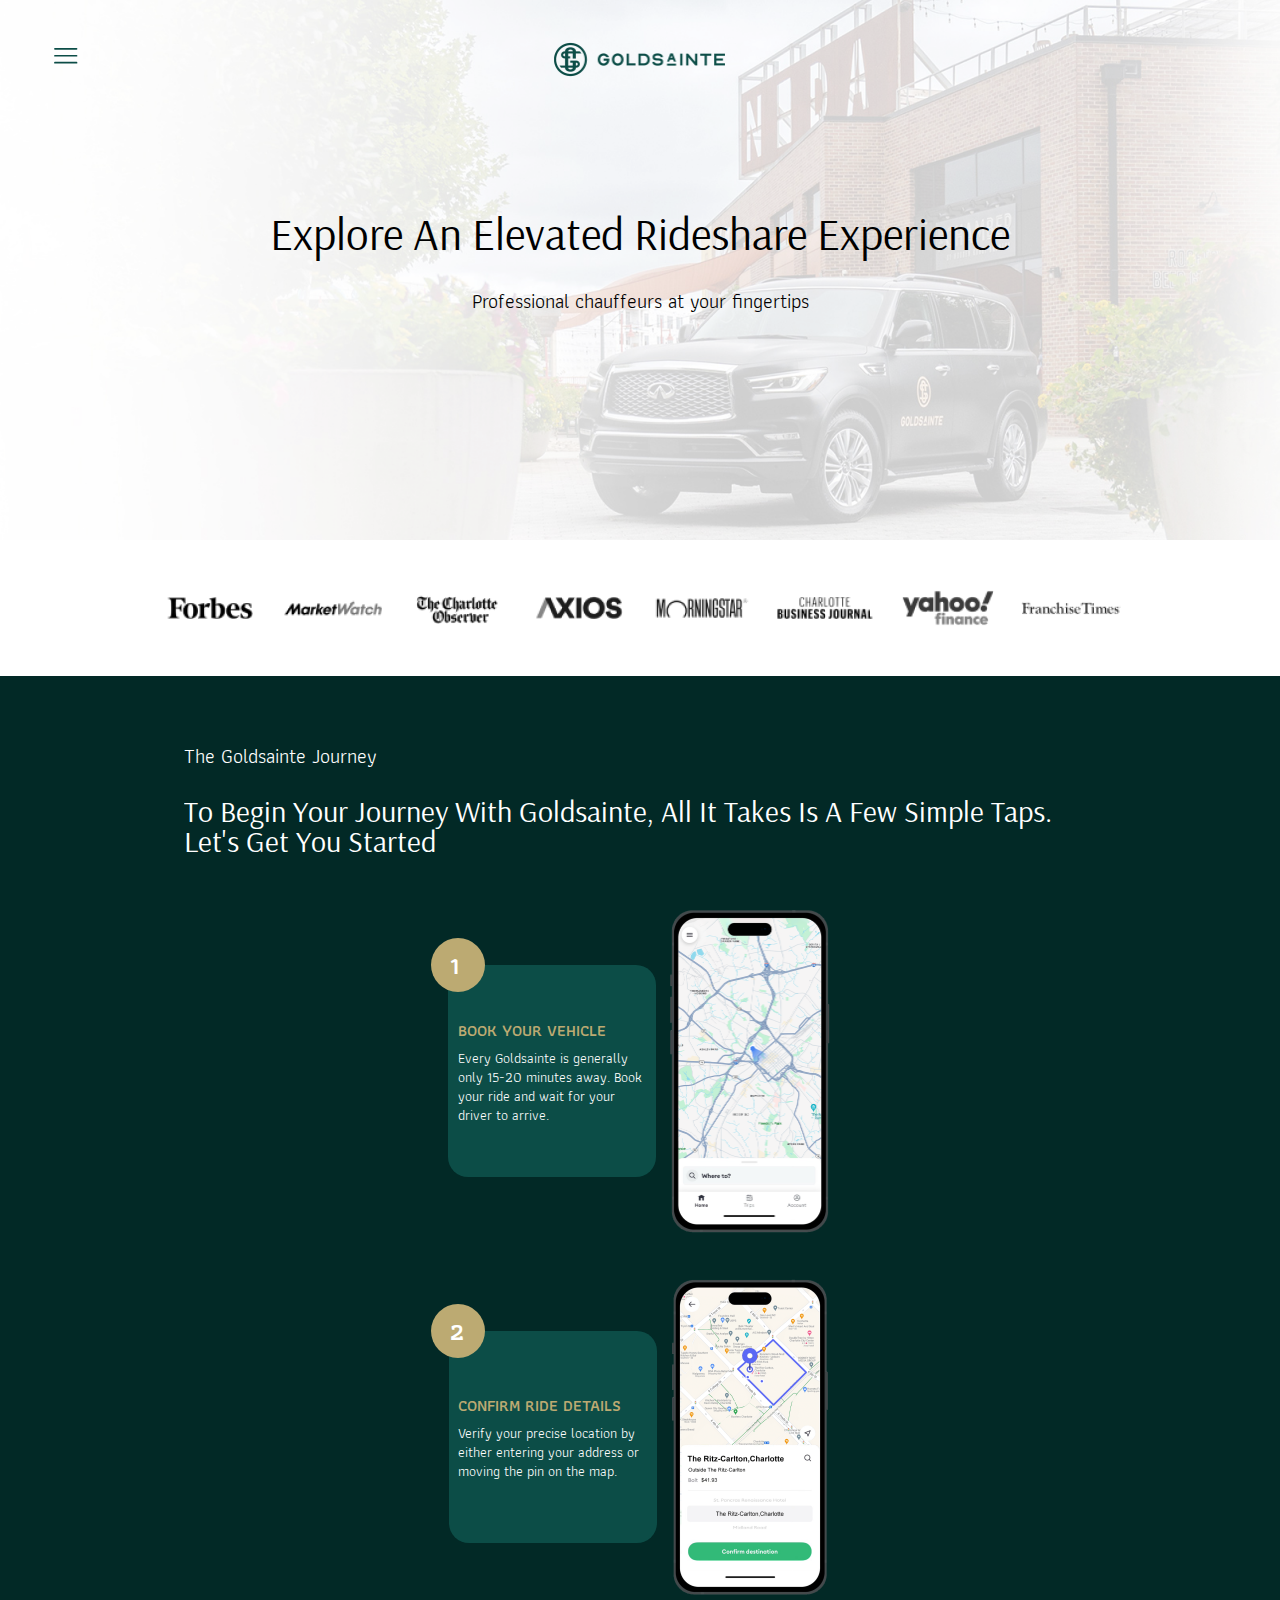
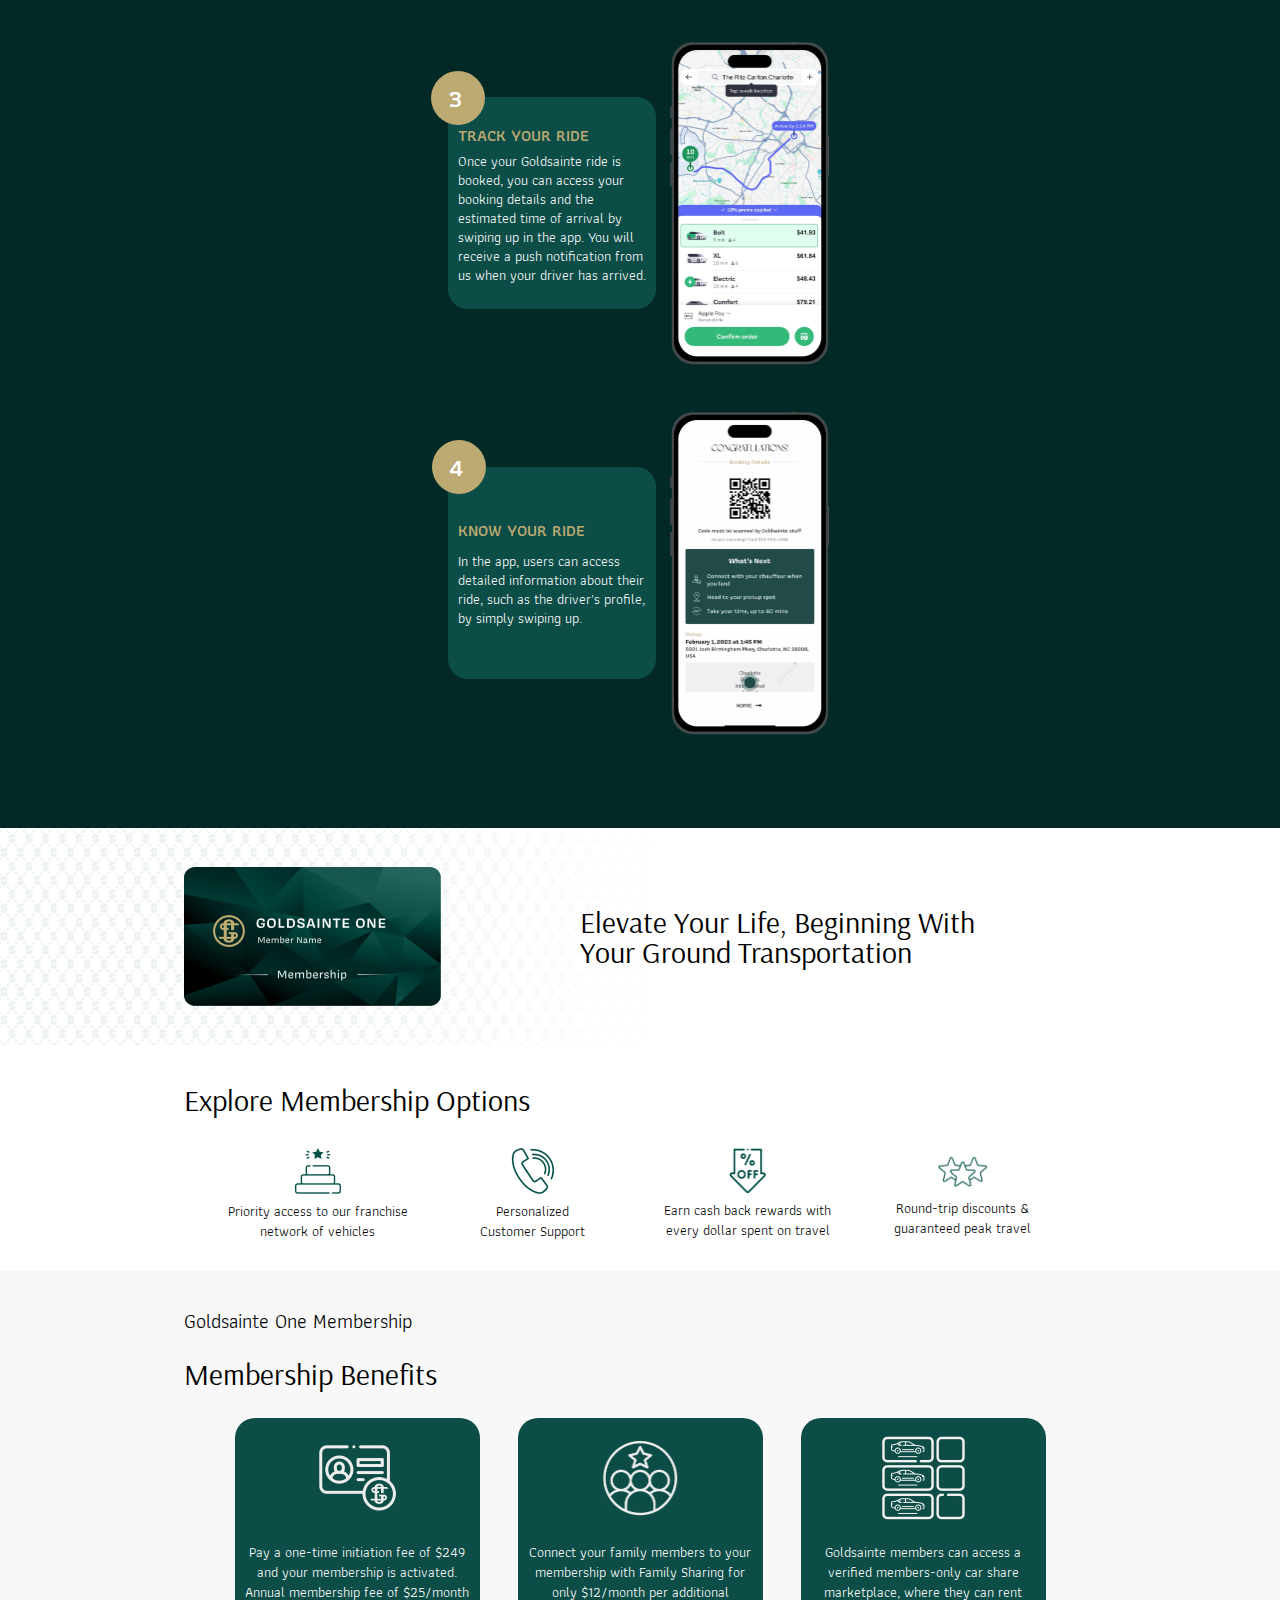
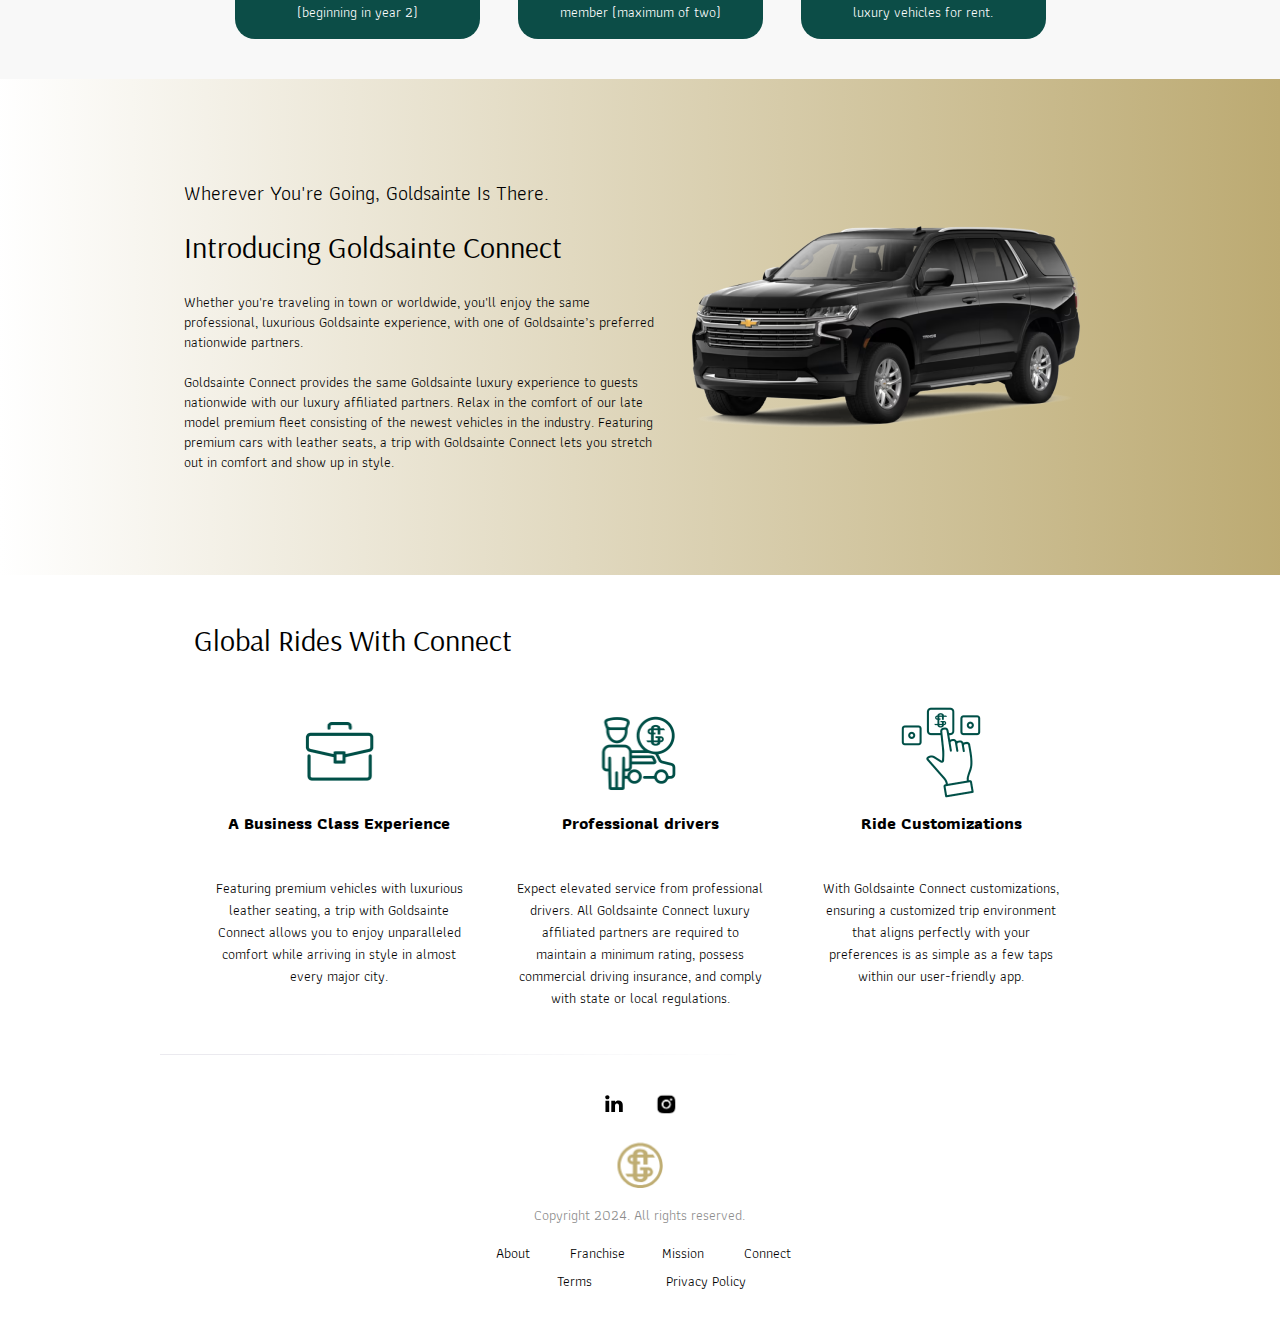
==== about.html @ 67b2e84e "First Commit from Locofy Builder" ====
<!DOCTYPE html>
<html>
  <head>
    <meta charset="utf-8" />
    <meta name="viewport" content="initial-scale=1, width=device-width" />

    <link rel="stylesheet" href="./global.css" />
    <link rel="stylesheet" href="./about.css" />
    <link
      rel="stylesheet"
      href="https://fonts.googleapis.com/css2?family=Arsenal:wght@400&display=swap"
    />
    <link
      rel="stylesheet"
      href="https://fonts.googleapis.com/css2?family=Athiti:wght@400;500;600;700&display=swap"
    />
    <link
      rel="stylesheet"
      href="https://fonts.googleapis.com/css2?family=DM Sans:wght@400&display=swap"
    />

    <style>
      @font-face {
        font-family: "Chiffon";
        src: url("./public/Chiffon.otf");
        font-weight: 400;
      }
    </style>
  </head>
  <body>
    <div class="about">
      <div class="about-hero">
        <img
          class="about-hero-white-icon"
          alt=""
          src="./public/aboutherowhite@2x.png"
        />

        <div class="about-hero-inner">
          <div class="frame-wrapper12">
            <div class="heading-parent18">
              <div class="heading33">
                Explore an Elevated Rideshare Experience
              </div>
              <div class="paragraph93">
                Professional chauffeurs at your fingertips
              </div>
              <div class="paragraph94">
                Goldsainte is the world's first ride share franchise that
                exclusively uses only franchisee-owned Bentley, Rolls Royce,
                Maybach and Infiniti QX80's as ride share vehicles.
              </div>
            </div>
          </div>
        </div>
        <div class="about-us-main-logo-nav">
          <a class="primary-horizontal-logo-green-"> </a>
          <button class="hamburger-menu2-wrapper">
            <img
              class="hamburger-menu2-icon"
              alt=""
              src="./public/hamburgermenu4.svg"
            />
          </button>
        </div>
      </div>
      <div class="about-main-nav" id="aboutMainNavContainer">
        <button class="hamburger-menu2-wrapper">
          <img
            class="hamburger-menu2-icon"
            alt=""
            src="./public/hamburgermenu4.svg"
          />
        </button>
      </div>
      <div class="about-main-logo" id="aboutMainLogoContainer">
        <a
          class="primary-horizontal-logo-about-"
          id="primaryHorizontalLogoAbout"
        >
        </a>
      </div>
      <div class="about-h1">
        <div class="as-featured-in">
          <div class="frame-partner">
            <div class="heading34">As featured in</div>
          </div>
          <img
            class="featured-logosd-1-icon"
            alt=""
            src="./public/featuredlogosd-1@2x.png"
          />

          <img
            class="featured-logos-960-1-icon"
            alt=""
            src="./public/featuredlogos960-1@2x.png"
          />

          <img
            class="featured-logos-420-1-icon"
            alt=""
            src="./public/featuredlogos420-1@2x.png"
          />

          <div class="frame-partners-images">
            <img
              class="featured-logosd-icon"
              alt=""
              src="./public/featuredlogosd@2x.png"
            />

            <img
              class="featured-logos-960-icon"
              alt=""
              src="./public/featuredlogos960@2x.png"
            />

            <img
              class="featured-logos-960-icon"
              alt=""
              src="./public/featuredlogos420@2x.png"
            />

            <img
              class="featured-logos-960-icon"
              alt=""
              src="./public/axios@2x.png"
            />

            <img
              class="featured-logos-960-icon"
              alt=""
              src="./public/morningstar@2x.png"
            />

            <img
              class="featured-logos-960-icon"
              alt=""
              src="./public/charlottebusinessjournel@2x.png"
            />

            <img
              class="featured-logos-960-icon"
              alt=""
              src="./public/yahoo-finance@2x.png"
            />

            <img
              class="franchise-times-icon"
              alt=""
              src="./public/franchisetimes@2x.png"
            />
          </div>
          <div class="a-logos">
            <div class="frame-partners-images1">
              <div class="forbes-parent">
                <img
                  class="featured-logosd-icon"
                  alt=""
                  src="./public/featuredlogosd@2x.png"
                />

                <img
                  class="featured-logos-960-icon"
                  alt=""
                  src="./public/featuredlogos960@2x.png"
                />
              </div>
              <div class="forbes-parent">
                <img
                  class="featured-logos-960-icon"
                  alt=""
                  src="./public/featuredlogos420@2x.png"
                />

                <img
                  class="featured-logos-960-icon"
                  alt=""
                  src="./public/axios@2x.png"
                />
              </div>
              <img
                class="morningstar-icon1"
                alt=""
                src="./public/morningstar1@2x.png"
              />

              <img
                class="morningstar-icon1"
                alt=""
                src="./public/charlottebusinessjournel1@2x.png"
              />

              <img
                class="morningstar-icon1"
                alt=""
                src="./public/yahoo-finance1@2x.png"
              />

              <img
                class="franchise-times-icon1"
                alt=""
                src="./public/franchisetimes@2x.png"
              />
            </div>
            <div class="frame-partners-images2">
              <img class="forbes-icon1" alt="" src="./public/forbes@2x.png" />

              <img
                class="morningstar-icon1"
                alt=""
                src="./public/marketwatch@2x.png"
              />

              <img
                class="morningstar-icon1"
                alt=""
                src="./public/thecharlotteobserver@2x.png"
              />

              <img
                class="morningstar-icon1"
                alt=""
                src="./public/axios1@2x.png"
              />

              <div class="forbes-parent">
                <img
                  class="featured-logos-960-icon"
                  alt=""
                  src="./public/morningstar2@2x.png"
                />

                <img
                  class="featured-logos-960-icon"
                  alt=""
                  src="./public/charlottebusinessjournel2@2x.png"
                />
              </div>
              <div class="forbes-parent">
                <img
                  class="featured-logos-960-icon"
                  alt=""
                  src="./public/yahoo-finance2@2x.png"
                />

                <img
                  class="franchise-times-icon"
                  alt=""
                  src="./public/franchisetimes1@2x.png"
                />
              </div>
            </div>
          </div>
        </div>
      </div>
      <div class="about-h2">
        <div class="the-goldsainte-process">
          <div class="frame-franchise-process">
            <div class="headings3">The Goldsainte Journey</div>
          </div>
          <div class="start-your-journey">
            <div class="headings4">
              To begin your journey with Goldsainte, all it takes is a few
              simple taps. Let's get you started
            </div>
          </div>
          <div class="frame-franchise-steps">
            <div class="goldsainte-step-2-card-parent">
              <div class="goldsainte-step-2-card">
                <div class="goldsainte-step-2">
                  <div class="step-2-text">
                    <div class="paragraph95">Book your vehicle</div>
                    <div class="paragraph96">
                      Every Goldsainte is generally only 15-20 minutes away.
                      Book your ride and wait for your driver to arrive.
                    </div>
                    <div class="wrapper">
                      <div class="div">1</div>
                    </div>
                  </div>
                </div>
              </div>
              <img
                class="review-ffd-icon-small"
                alt=""
                src="./public/reviewffdiconsmall@2x.png"
              />

              <img
                class="review-ffd-icon-small1"
                alt=""
                src="./public/reviewffdiconsmall1@2x.png"
              />
            </div>
            <div class="goldsainte-step-2-card-parent">
              <div class="goldsainte-step-2-card1">
                <div class="goldsainte-step-21">
                  <div class="step-2-text1">
                    <div class="paragraph97">Confirm ride details</div>
                    <div class="paragraph98">
                      Verify your precise location by either entering your
                      address or moving the pin on the map.
                    </div>
                    <div class="container">
                      <div class="div1">
                        <p class="explore-membership-options">2</p>
                      </div>
                    </div>
                  </div>
                </div>
              </div>
              <img
                class="review-ffd-icon-small2"
                alt=""
                src="./public/reviewffdiconsmall2@2x.png"
              />

              <img
                class="review-ffd-icon-small3"
                alt=""
                src="./public/reviewffdiconsmall3@2x.png"
              />
            </div>
            <div class="goldsainte-step-2-card-parent">
              <div class="goldsainte-step-2-card2">
                <div class="step-2-text2">
                  <div class="paragraph99">Track your ride</div>
                  <div class="paragraph100">
                    Once your Goldsainte ride is booked, you can access your
                    booking details and the estimated time of arrival by swiping
                    up in the app. You will receive a push notification from us
                    when your driver has arrived.
                  </div>
                  <div class="frame">
                    <div class="div">3</div>
                  </div>
                </div>
              </div>
              <img
                class="review-ffd-icon-small"
                alt=""
                src="./public/reviewffdiconsmall4@2x.png"
              />

              <img
                class="review-ffd-icon-small5"
                alt=""
                src="./public/reviewffdiconsmall5@2x.png"
              />
            </div>
            <div class="goldsainte-step-2-card-parent1">
              <div class="goldsainte-step-2-card3">
                <div class="goldsainte-step-22">
                  <div class="step-2-text3">
                    <div class="paragraph101">Know your ride</div>
                    <div class="paragraph102">
                      In the app, users can access detailed information about
                      their ride, such as the driver's profile, by simply
                      swiping up.
                    </div>
                  </div>
                </div>
                <div class="wrapper1">
                  <div class="div">4</div>
                </div>
              </div>
              <img
                class="review-ffd-icon-small"
                alt=""
                src="./public/reviewffdiconsmall6@2x.png"
              />

              <img
                class="review-ffd-icon-small5"
                alt=""
                src="./public/reviewffdiconsmall7@2x.png"
              />
            </div>
          </div>
          <div class="frame-franchise-steps1">
            <div class="goldsainte-step-2-card-parent2">
              <div class="goldsainte-step-2-card2">
                <div class="step-2-text2">
                  <div class="paragraph99">Track your ride</div>
                  <div class="paragraph100">
                    Once your Goldsainte ride is booked, you can access your
                    booking details and the estimated time of arrival by swiping
                    up in the app. You will receive a push notification from us
                    when your driver has arrived.
                  </div>
                  <div class="frame">
                    <div class="div">3</div>
                  </div>
                </div>
              </div>
              <img
                class="review-ffd-icon-small"
                alt=""
                src="./public/reviewffdiconsmall8@2x.png"
              />

              <img
                class="review-ffd-icon-small5"
                alt=""
                src="./public/reviewffdiconsmall9@2x.png"
              />
            </div>
            <div class="goldsainte-step-2-card-parent3">
              <div class="goldsainte-step-2-card3">
                <div class="goldsainte-step-22">
                  <div class="step-2-text3">
                    <div class="paragraph101">Know your ride</div>
                    <div class="paragraph102">
                      In the app, users can access detailed information about
                      their ride, such as the driver's profile, by simply
                      swiping up.
                    </div>
                  </div>
                </div>
                <div class="wrapper1">
                  <div class="div">4</div>
                </div>
              </div>
              <img
                class="review-ffd-icon-small"
                alt=""
                src="./public/reviewffdiconsmall10@2x.png"
              />

              <img
                class="review-ffd-icon-small5"
                alt=""
                src="./public/reviewffdiconsmall11@2x.png"
              />
            </div>
          </div>
        </div>
      </div>
      <div class="about-h3">
        <div class="frame-elevate-your-lifestyle">
          <div class="frame-elevate-your-lifestyle-child"></div>
          <img
            class="holdingphoneoutside02-1-icon"
            alt=""
            src="./public/holdingphoneoutside02-1@2x.png"
          />

          <img
            class="goldsainte-membership-card-icon"
            alt=""
            src="./public/goldsaintemembershipcard@2x.png"
          />

          <div class="title-wrapper">
            <div class="title1">
              Elevate your life, beginning with your ground transportation
            </div>
          </div>
          <div class="feature-title-group">
            <div class="feature-title3">RIDE IN LUXURY</div>
            <div class="title2">
              Goldsainte harnesses the convenience of technology allowing
              members to access a fleet of luxurious vehicles as an everyday
              ride share option.
            </div>
          </div>
        </div>
      </div>
      <div class="about-h4">
        <div class="a-membership-never-sounded-so-">
          <div class="unlock-luxury-service">
            <div class="about-titles">
              <div class="headings-container">
                <div class="headings5">A MEMBERSHIP NEVER SOUNDED SO GOOD</div>
              </div>
              <div class="headings-frame">
                <div class="headings6">
                  <p class="explore-membership-options">
                    Explore membership options
                  </p>
                </div>
              </div>
            </div>
          </div>
          <div class="goldsainte-explore-membership-">
            <div class="priority-access">
              <img class="access-icon" alt="" src="./public/access@2x.png" />

              <div class="priority-access">
                <div class="text3">
                  Priority access to our franchise network of vehicles
                </div>
              </div>
            </div>
            <div class="priority-access1">
              <img
                class="phone-support-icon"
                alt=""
                src="./public/phone-support@2x.png"
              />

              <div class="priority-access">
                <div class="text3">
                  <p class="explore-membership-options">Personalized</p>
                  <p class="explore-membership-options">Customer Support</p>
                </div>
              </div>
            </div>
            <div class="priority-access1">
              <img
                class="ridediscounts-icon"
                alt=""
                src="./public/ridediscounts@2x.png"
              />

              <div class="priority-access">
                <div class="text3">
                  Earn cash back rewards with every dollar spent on travel
                </div>
              </div>
            </div>
            <div class="priority-access1">
              <img
                class="stars-service-icon"
                alt=""
                src="./public/stars-service@2x.png"
              />

              <div class="priority-access">
                <div class="text3">
                  Round-trip discounts & guaranteed peak travel
                </div>
              </div>
            </div>
          </div>
        </div>
      </div>
      <div class="about-h5">
        <div class="frame-goldsainte-one-membershi">
          <div class="wherever-youre-going-goldsaint">
            <p class="explore-membership-options">goldsainte one membership</p>
          </div>
          <div class="introducing-goldsainte-gonnect">Membership Benefits</div>
          <div class="dont-just-ride-arrive2">
            <div class="goldsainte-icons2">
              <div class="customized-experience3">
                <img
                  class="goldsainte-travel-itinerary-icon"
                  alt=""
                  src="./public/goldsaintetravelitinerary@2x.png"
                />

                <div class="big-number-frame">
                  <div class="big-number25">
                    Our concierge team will create a personalized travel plan
                    for a perfect trip, focusing on privacy, security, and
                    exclusivity with our trusted drivers.
                  </div>
                </div>
              </div>
              <div class="customized-experience4">
                <img
                  class="goldsainte-activated-car-share-icon"
                  alt=""
                  src="./public/goldsainteactivatedcarsharemember@2x.png"
                />

                <div class="big-number-frame">
                  <div class="big-number25">
                    Pay a one-time initiation fee of $249 and your membership is
                    activated. Annual membership fee of $25/month (beginning in
                    year 2)
                  </div>
                </div>
              </div>
              <div class="customized-experience4">
                <img
                  class="goldsainte-travel-itinerary-icon"
                  alt=""
                  src="./public/goldsaintefamilysharingcarsharemember@2x.png"
                />

                <div class="big-number-frame">
                  <div class="big-number25">
                    Connect your family members to your membership with Family
                    Sharing for only $12/month per additional member (maximum of
                    two)
                  </div>
                </div>
              </div>
              <div class="customized-experience3">
                <img
                  class="goldsainte-travel-car-share-me-icon"
                  alt=""
                  src="./public/goldsaintetravelcarsharemember@2x.png"
                />

                <div class="big-number-frame">
                  <div class="big-number25">
                    When you join the Goldsainte One membership, you have the
                    ultimate travel flexibility with as little as one hour's
                    notice, 365 days per year.
                  </div>
                </div>
              </div>
              <div class="customized-experience4">
                <img
                  class="goldsainte-activated-car-share-icon"
                  alt=""
                  src="./public/goldsaintebusinesscarsharemember@2x.png"
                />

                <div class="big-number-frame">
                  <div class="big-number25">
                    <p class="explore-membership-options">
                      Goldsainte members can access a
                    </p>
                    <p class="explore-membership-options">
                      verified members-only car share marketplace, where they
                      can rent
                    </p>
                    <p class="explore-membership-options">
                      luxury vehicles for rent.
                    </p>
                  </div>
                </div>
              </div>
            </div>
          </div>
        </div>
      </div>
      <div class="about-h6">
        <div class="frame-about-goldsainte-connect">
          <div class="frame-about-goldsainte-connect1">
            <div class="feature-title4">
              <p class="explore-membership-options">
                Wherever You're Going, Goldsainte is there.
              </p>
            </div>
            <div class="text7">Introducing Goldsainte Connect</div>
            <div class="text8">
              <p class="explore-membership-options">
                Whether you're traveling in town or worldwide, you'll enjoy the
                same professional, luxurious Goldsainte experience, with one of
                Goldsainte’s preferred nationwide partners.
              </p>
              <p class="explore-membership-options">&nbsp;</p>
              <p class="explore-membership-options">
                Goldsainte Connect provides the same Goldsainte luxury
                experience to guests nationwide with our luxury affiliated
                partners. Relax in the comfort of our late model premium fleet
                consisting of the newest vehicles in the industry. Featuring
                premium cars with leather seats, a trip with Goldsainte Connect
                lets you stretch out in comfort and show up in style.
              </p>
            </div>
          </div>
          <img
            class="black-rideshare-carshare-conne-icon"
            alt=""
            src="./public/blackridesharecarshareconnectcar@2x.png"
          />

          <img
            class="black-rideshare-carshare-conne-icon1"
            alt=""
            src="./public/blackridesharecarshareconnectcarsmall@2x.png"
          />
        </div>
      </div>
      <div class="about-h7">
        <div class="why-ride-goldsainte-connect">
          <div class="why-ride-goldsainte-connect-ti">
            <div class="headings7">Global Rides with Connect</div>
          </div>
          <div class="why-ride-goldsainte-connect-te">
            <div class="group-business-class-experienc">
              <div class="paragraph107">
                <p class="a-business-class-experience">
                  <span>
                    <span class="a-business-class-experience1">
                      <b>A Business Class Experience</b>
                    </span>
                  </span>
                </p>
                <p class="explore-membership-options">
                  <span>
                    <span>
                      <span class="a-business-class-experience1">
                        <span>&nbsp;</span>
                      </span>
                    </span>
                  </span>
                </p>
                <p class="featuring-premium-vehicles-wit">
                  <span>
                    <span>
                      <span class="featuring-premium-vehicles"
                        >Featuring premium vehicles with luxurious leather
                        seating, a trip with Goldsainte Connect allows you to
                        enjoy unparalleled comfort while arriving in style in
                        almost every major city.</span
                      >
                    </span>
                  </span>
                </p>
                <p class="blank-line166">
                  <span>
                    <span class="a-business-class-experience1">&nbsp;</span>
                  </span>
                </p>
                <p class="explore-membership-options">
                  <span>
                    <span class="a-business-class-experience1">&nbsp;</span>
                  </span>
                </p>
                <p class="explore-membership-options">
                  <span>
                    <span class="a-business-class-experience1">&nbsp;</span>
                  </span>
                </p>
                <p class="explore-membership-options">
                  <span>
                    <span class="a-business-class-experience1">&nbsp;</span>
                  </span>
                </p>
              </div>
              <img
                class="business-class-experience-icon"
                alt=""
                src="./public/businessclassexperience@2x.png"
              />
            </div>
            <div class="group-business-class-experienc">
              <div class="paragraph107">
                <p class="a-business-class-experience">
                  <span>
                    <span class="a-business-class-experience1">
                      <b>Professional drivers </b>
                    </span>
                  </span>
                </p>
                <p class="explore-membership-options">
                  <span>
                    <span>
                      <span class="a-business-class-experience1">
                        <span>&nbsp;</span>
                      </span>
                    </span>
                  </span>
                </p>
                <p class="featuring-premium-vehicles-wit">
                  <span>
                    <span>
                      <span class="featuring-premium-vehicles"
                        >Expect elevated service from professional drivers. All
                        Goldsainte Connect luxury affiliated partners are
                        required to maintain a minimum rating, possess
                        commercial driving insurance, and comply with state or
                        local regulations.</span
                      >
                    </span>
                  </span>
                </p>
                <p class="blank-line166">
                  <span>
                    <span class="a-business-class-experience1">&nbsp;</span>
                  </span>
                </p>
                <p class="explore-membership-options">
                  <span>
                    <span class="a-business-class-experience1">&nbsp;</span>
                  </span>
                </p>
                <p class="explore-membership-options">
                  <span>
                    <span class="a-business-class-experience1">&nbsp;</span>
                  </span>
                </p>
                <p class="explore-membership-options">
                  <span>
                    <span class="a-business-class-experience1">&nbsp;</span>
                  </span>
                </p>
              </div>
              <img
                class="goldsainte-professional-driver-icon"
                alt=""
                src="./public/goldsainteprofessionaldrivers@2x.png"
              />
            </div>
            <div class="group-business-class-experienc">
              <div class="paragraph107">
                <p class="a-business-class-experience">
                  <span>
                    <span class="a-business-class-experience1">
                      <b>Ride Customizations </b>
                    </span>
                  </span>
                </p>
                <p class="explore-membership-options">
                  <span>
                    <span>
                      <span class="a-business-class-experience1">
                        <span>&nbsp;</span>
                      </span>
                    </span>
                  </span>
                </p>
                <p class="featuring-premium-vehicles-wit">
                  <span>
                    <span>
                      <span class="featuring-premium-vehicles"
                        >With Goldsainte Connect customizations, ensuring a
                        customized trip environment that aligns perfectly with
                        your preferences is as simple as a few taps within our
                        user-friendly app.</span
                      >
                    </span>
                  </span>
                </p>
                <p class="blank-line166">
                  <span>
                    <span class="a-business-class-experience1">&nbsp;</span>
                  </span>
                </p>
                <p class="explore-membership-options">
                  <span>
                    <span class="a-business-class-experience1">&nbsp;</span>
                  </span>
                </p>
                <p class="explore-membership-options">
                  <span>
                    <span class="a-business-class-experience1">&nbsp;</span>
                  </span>
                </p>
                <p class="explore-membership-options">
                  <span>
                    <span class="a-business-class-experience1">&nbsp;</span>
                  </span>
                </p>
              </div>
              <img
                class="custom-design-around-you-icon"
                alt=""
                src="./public/customdesignaroundyou@2x.png"
              />
            </div>
            <div class="group-premium-concierge-suppor">
              <div class="paragraph110">
                <p class="premium-concierge-support">
                  <span class="a-business-class-experience1">
                    <b>Premium Concierge Support </b>
                  </span>
                </p>
                <p class="explore-membership-options">
                  <span>
                    <span class="a-business-class-experience1">
                      <span>&nbsp;</span>
                    </span>
                  </span>
                </p>
                <p class="riding-with-goldsainte-connect">
                  <span>
                    <span class="featuring-premium-vehicles"
                      >Riding with Goldsainte Connect, you'll receive access to
                      our premium support services. Our team of experienced
                      concierge agents are available by phone daily and ready to
                      assist you after you complete your trip. To reach us,
                      simply open the app, navigate to the bottom, and tap on
                      the Call Concierge button.</span
                    >
                  </span>
                </p>
                <p class="explore-membership-options">
                  <span>
                    <span class="a-business-class-experience1">
                      <span>&nbsp;</span>
                    </span>
                  </span>
                </p>
                <p class="blank-line166">
                  <span>
                    <span class="a-business-class-experience1">
                      <span>&nbsp;</span>
                    </span>
                  </span>
                </p>
                <p class="explore-membership-options">
                  <span>
                    <span class="a-business-class-experience1">
                      <span>&nbsp;</span>
                    </span>
                  </span>
                </p>
                <p class="explore-membership-options">
                  <span>
                    <span class="a-business-class-experience1">
                      <span>&nbsp;</span>
                    </span>
                  </span>
                </p>
                <p class="explore-membership-options">
                  <span>
                    <span class="a-business-class-experience1">
                      <span>&nbsp;</span>
                    </span>
                  </span>
                </p>
              </div>
              <img
                class="premium-concierge-support-icon"
                alt=""
                src="./public/premiumconciergesupport@2x.png"
              />
            </div>
          </div>
        </div>
      </div>
      <div class="about-footer">
        <div class="about-social">
          <div class="frame-parent9">
            <div class="heading-parent19">
              <b class="heading35">Contact Us</b>
              <div class="paragraph111">
                <span class="you-are-invited6"
                  >You are invited to contact us using this form or by email
                  at:</span
                >
                <span class="span413"> </span>
                <a
                  class="infogoldsaintecom35"
                  href="https://goldsainte69446.activehosted.com/f/1"
                  target="_blank"
                >
                  <span class="infogoldsaintecom36">info@goldsainte.com</span>
                </a>
              </div>
            </div>
            <div class="divider-wrapper6">
              <img class="divider-icon8" alt="" src="./public/divider.svg" />
            </div>
            <div class="social-media-container-parent">
              <div class="social-media-container2">
                <img
                  class="social-media-icon-squareinsta8"
                  alt=""
                  src="./public/social-media-icon-squareinstagram1.svg"
                  id="socialMediaIconSquareInsta"
                />

                <img
                  class="social-media-icon-squarelinke9"
                  alt=""
                  src="./public/social-media-icon-squareinstagram2@2x.png"
                  id="socialMediaIconSquareLinke"
                />
              </div>
              <img
                class="goldsainte-gold-logo-about-us-icon"
                alt=""
                src="./public/goldsaintegoldlogofaq@2x.png"
              />

              <div class="email8">Copyright 2024. All rights reserved.</div>
            </div>
          </div>
        </div>
        <div class="about-important-links">
          <a class="paragraph112" href="./about.html">About</a>
          <a class="paragraph112" href="./franchise.html">Franchise</a>
          <a class="paragraph112" href="./mission.html">Mission</a>
          <a class="paragraph112" href="./goldsainte-connect.html">Connect</a>
        </div>
      </div>
      <div class="about-info-links">
        <div class="about-info-links1">
          <div class="paragraph116" id="paragraphText">Terms</div>
          <div class="paragraph116" id="paragraphText1">Privacy Policy</div>
        </div>
      </div>
    </div>

    <div id="nav" class="popup-overlay" style="display: none">
      <div class="nav" data-animate-on-scroll>
        <a class="logomark-seal-green-1"> </a>
        <div class="sections">
          <a class="about1" href="./about.html">about</a>
          <div class="line-about"></div>
          <a class="about1" href="./franchise.html">Franchise</a>
          <div class="line-about"></div>
          <a class="about1" href="./mission.html">Mission</a>
          <div class="line-about"></div>
          <a class="about1" href="./goldsainte-connect.html"
            >Goldsainte Connect</a
          >
          <div class="line-about"></div>
          <a class="about1" href="./franchise-faq.html">franchise faq</a>
          <div class="line-about"></div>
          <a class="about1" href="./faq.html">faq</a>
        </div>
      </div>
    </div>

    <script>
      var scrollAnimElements = document.querySelectorAll("[data-animate-on-scroll]");
      var observer = new IntersectionObserver(
        (entries) => {
          for (const entry of entries) {
            if (entry.isIntersecting || entry.intersectionRatio > 0) {
              const targetElement = entry.target;
              targetElement.classList.add("animate");
              observer.unobserve(targetElement);
            }
          }
        },
        {
          threshold: 0.15,
        }
      );

      for (let i = 0; i < scrollAnimElements.length; i++) {
        observer.observe(scrollAnimElements[i]);
      }

      var aboutMainNavContainer = document.getElementById("aboutMainNavContainer");
      if (aboutMainNavContainer) {
        aboutMainNavContainer.addEventListener("click", function () {
          var drawerOverlay = document.getElementById("nav");
          if (!drawerOverlay) return;
          var drawerOverlayStyle = drawerOverlay.style;
          if (drawerOverlayStyle) {
            drawerOverlayStyle.display = "flex";
            drawerOverlayStyle.zIndex = 99;
            drawerOverlayStyle.backgroundColor = "rgba(113, 113, 113, 0.3)";
            drawerOverlayStyle.alignItems = "flex-start";
            drawerOverlayStyle.justifyContent = "";
          }
          drawerOverlay.setAttribute("closable", "");

          var onClick =
            drawerOverlay.onClick ||
            function (e) {
              if (
                e.target === drawerOverlay &&
                drawerOverlay.hasAttribute("closable")
              ) {
                drawerOverlayStyle.display = "none";
              }
            };
          drawerOverlay.addEventListener("click", onClick);
        });
      }

      var primaryHorizontalLogoAbout = document.getElementById(
        "primaryHorizontalLogoAbout"
      );
      if (primaryHorizontalLogoAbout) {
        primaryHorizontalLogoAbout.addEventListener("click", function (e) {
          window.location.href = "./index1.html";
        });
      }

      var aboutMainLogoContainer = document.getElementById("aboutMainLogoContainer");
      if (aboutMainLogoContainer) {
        aboutMainLogoContainer.addEventListener("click", function (e) {
          window.location.href = "./index1.html";
        });
      }

      var socialMediaIconSquareInsta = document.getElementById(
        "socialMediaIconSquareInsta"
      );
      if (socialMediaIconSquareInsta) {
        socialMediaIconSquareInsta.addEventListener("click", function () {
          window.location.href = "https://www.linkedin.com/company/goldsainte";
        });
      }

      var socialMediaIconSquareLinke = document.getElementById(
        "socialMediaIconSquareLinke"
      );
      if (socialMediaIconSquareLinke) {
        socialMediaIconSquareLinke.addEventListener("click", function () {
          window.location.href = "https://www.instagram.com/goldsainte/";
        });
      }

      var paragraphText = document.getElementById("paragraphText");
      if (paragraphText) {
        paragraphText.addEventListener("click", function (e) {
          window.location.href = "./terms-and-conditions.html";
        });
      }

      var paragraphText1 = document.getElementById("paragraphText1");
      if (paragraphText1) {
        paragraphText1.addEventListener("click", function (e) {
          window.location.href = "./privacy-policy.html";
        });
      }
    </script>
  </body>
</html>
---- global.css ----
body {
  margin: 0;
  line-height: normal;
}

.popup-overlay {
  display: flex;
  flex-direction: column;
  position: fixed;
  inset: 0;
}

:root {
  /* fonts */
  --font-athiti: Athiti;
  --font-arsenal: Arsenal;
  --font-chiffon: Chiffon;
  --font-dm-sans: "DM Sans";

  /* font sizes */
  --font-size-sm: 14px;
  --font-size-xl: 20px;
  --font-size-11xl: 30px;
  --font-size-31xl: 50px;
  --font-size-xs: 12px;
  --font-size-26xl: 45px;
  --font-size-16xl: 35px;
  --font-size-mini: 15px;
  --font-size-6xl: 25px;
  --font-size-21xl: 40px;
  --font-size-3xs: 10px;
  --font-size-base: 16px;
  --font-size-5xl: 24px;
  --font-size-3xl: 22px;
  --font-size-mid: 17px;
  --font-size-lg: 18px;

  /* Colors */
  --neutral-colors-white: #fff;
  --color-black: #000;
  --color-gray-100: #8c8c8c;
  --color-gray-200: rgba(0, 0, 0, 0.1);
  --color-gray-300: rgba(255, 255, 255, 0.64);
  --color-darkslategray-100: #0c4d47;
  --color-darkslategray-200: #022926;
  --color-lightslategray: #9795b5;
  --color-tan: #bcaa72;
  --color-whitesmoke-100: #f9f9f9;
  --color-whitesmoke: #f8f8f8;

  /* Gaps */
  --gap-13xl: 32px;
  --gap-3xs: 10px;
  --gap-mini: 15px;
  --gap-xl: 20px;
  --gap-base: 16px;
  --gap-4xl: 23px;
  --gap-16xl: 35px;
  --gap-11xl: 30px;
  --gap-8xs: 5px;
  --gap-0: 0px;
  --gap-15xl: 34px;
  --gap-50xl: 69px;
  --gap-11xs: 2px;
  --gap-7xs: 6px;
  --gap-9xs: 4px;
  --gap-20xl: 39px;
  --gap-10xl: 29px;

  /* Paddings */
  --padding-165xl: 184px;
  --padding-15xl: 34px;
  --padding-21xl: 40px;
  --padding-xl: 20px;
  --padding-2xs: 11px;
  --padding-3xs: 10px;
  --padding-51xl: 70px;
  --padding-11xl: 30px;
  --padding-31xl: 50px;
  --padding-mini: 15px;
  --padding-81xl: 100px;
  --padding-7xl: 26px;

  /* Border radiuses */
  --br-base: 16px;
  --br-xl: 20px;
  --br-18xl: 37px;
}
---- about.css ----
@keyframes slide-in-left {
  0% {
    transform: translateX(-200px);
    opacity: 0;
  }
  to {
    transform: translateX(0);
    opacity: 1;
  }
}
.about-hero-white-icon {
  width: 1529px;
  position: relative;
  height: 860px;
  object-fit: cover;
  z-index: 0;
}
.heading33,
.paragraph93,
.paragraph94 {
  position: relative;
  display: inline-block;
  min-width: 300px;
}
.heading33 {
  align-self: stretch;
  line-height: 45px;
  text-transform: capitalize;
  font-family: var(--font-arsenal);
}
.paragraph93,
.paragraph94 {
  width: 100%;
  font-size: var(--font-size-xl);
  line-height: 20px;
  max-width: 800px;
}
.paragraph94 {
  width: 800px;
  font-size: var(--font-size-sm);
  display: none;
}
.heading-parent18 {
  width: 100%;
  gap: var(--gap-16xl);
  min-width: 300px;
  max-width: 900px;
}
.about-hero-inner,
.frame-wrapper12,
.heading-parent18 {
  display: flex;
  flex-direction: column;
  align-items: center;
  justify-content: flex-start;
}
.frame-wrapper12 {
  align-self: stretch;
}
.about-hero-inner {
  width: calc(100% - 368px);
  margin: 0 !important;
  position: absolute;
  top: calc(50% - 59.5px);
  right: 184px;
  left: 184px;
  z-index: 1;
}
.primary-horizontal-logo-green- {
  text-decoration: none;
  width: 150px;
  position: relative;
  height: 30.5px;
  background-image: url(./public/primaryhorizontallogogreenaboutus1@3x.png);
  background-size: cover;
  background-repeat: no-repeat;
  background-position: top;
}
.hamburger-menu2-icon {
  height: 16.4px;
  width: 25.4px;
  position: relative;
}
.hamburger-menu2-wrapper {
  cursor: pointer;
  border: 0;
  padding: var(--padding-3xs);
  background-color: transparent;
  width: 45.4px;
  height: 36.4px;
  display: flex;
  flex-direction: row;
  align-items: flex-start;
  justify-content: center;
  box-sizing: border-box;
}
.about-us-main-logo-nav {
  width: calc(100% - 177px);
  margin: 0 !important;
  position: absolute;
  top: 46px;
  right: 83px;
  left: 94px;
  display: none;
  flex-direction: row;
  align-items: center;
  justify-content: space-between;
  z-index: 2;
}
.about-hero,
.about-main-nav {
  display: flex;
  align-items: center;
}
.about-hero {
  align-self: stretch;
  background-color: var(--neutral-colors-white);
  height: 540px;
  overflow: hidden;
  flex-shrink: 0;
  flex-direction: column;
  justify-content: center;
  position: relative;
  gap: var(--gap-3xs);
  z-index: 0;
  text-align: center;
  font-size: var(--font-size-26xl);
}
.about-main-nav {
  width: 45px;
  margin: 0 !important;
  position: absolute;
  top: 38px;
  left: 43px;
  flex-direction: row;
  justify-content: flex-start;
  cursor: pointer;
  z-index: 1;
}
.primary-horizontal-logo-about- {
  text-decoration: none;
  width: 171.9px;
  position: relative;
  height: 35px;
  background-image: url(./public/primaryhorizontallogoaboutlogo@3x.png);
  background-size: cover;
  background-repeat: no-repeat;
  background-position: top;
  cursor: pointer;
}
.about-main-logo {
  width: 172px;
  margin: 0 !important;
  position: absolute;
  top: 42px;
  left: calc(50% - 86.5px);
  display: flex;
  flex-direction: row;
  align-items: center;
  justify-content: center;
  cursor: pointer;
  z-index: 2;
}
.heading34 {
  align-self: stretch;
  position: relative;
  line-height: 30px;
  text-transform: uppercase;
  display: inline-block;
  min-width: 300px;
}
.frame-partner {
  width: 1109px;
  display: none;
  flex-direction: column;
  align-items: flex-start;
  justify-content: flex-start;
  padding: var(--padding-3xs);
  box-sizing: border-box;
}
.featured-logosd-1-icon {
  width: 971px;
  position: relative;
  height: 56px;
  object-fit: cover;
}
.featured-logos-420-1-icon,
.featured-logos-960-1-icon {
  width: 415px;
  height: 101px;
  position: relative;
  object-fit: cover;
  display: none;
}
.featured-logos-420-1-icon {
  width: 209px;
  height: 211px;
}
.featured-logos-960-icon,
.featured-logosd-icon,
.franchise-times-icon {
  width: 91px;
  position: relative;
  height: 45px;
  object-fit: cover;
}
.franchise-times-icon {
  height: 46px;
}
.frame-partners-images {
  width: 971px;
  display: none;
  flex-direction: row;
  flex-wrap: wrap;
  align-items: center;
  justify-content: center;
  gap: var(--gap-3xs);
}
.forbes-parent {
  display: flex;
  flex-direction: row;
  align-items: center;
  justify-content: flex-start;
  gap: var(--gap-10xl);
}
.franchise-times-icon1,
.morningstar-icon1 {
  width: 91px;
  position: relative;
  height: 45px;
  object-fit: cover;
  display: none;
}
.franchise-times-icon1 {
  height: 46px;
}
.frame-partners-images1 {
  width: 451px;
  display: none;
  flex-direction: row;
  flex-wrap: wrap;
  align-items: center;
  justify-content: center;
  gap: 0 29px;
}
.forbes-icon1 {
  width: 91px;
  position: relative;
  height: 45px;
  object-fit: cover;
  display: none;
}
.frame-partners-images2 {
  width: 451px;
  display: flex;
  flex-direction: row;
  flex-wrap: wrap;
  gap: 0 29px;
}
.a-logos,
.about-h1,
.as-featured-in,
.frame-partners-images2 {
  align-items: center;
  justify-content: center;
}
.a-logos {
  width: 971px;
  display: none;
  flex-direction: row;
  flex-wrap: wrap;
  gap: var(--gap-xl);
}
.about-h1,
.as-featured-in {
  display: flex;
  flex-direction: column;
}
.as-featured-in {
  width: 971px;
  gap: var(--gap-xl);
  max-width: 1109px;
}
.about-h1 {
  align-self: stretch;
  background-color: var(--neutral-colors-white);
  overflow: hidden;
  padding: var(--padding-21xl) var(--padding-81xl);
  z-index: 3;
  font-family: var(--font-arsenal);
}
.headings3 {
  align-self: stretch;
  position: relative;
  line-height: 20px;
  display: inline-block;
  min-width: 300px;
}
.frame-franchise-process {
  width: 100%;
  display: flex;
  flex-direction: column;
  align-items: flex-start;
  justify-content: flex-start;
  padding: var(--padding-3xs) 0;
  box-sizing: border-box;
  max-width: 1121px;
  font-size: var(--font-size-xl);
}
.headings4 {
  align-self: stretch;
  position: relative;
  line-height: 30px;
  text-transform: capitalize;
  display: inline-block;
  min-width: 300px;
}
.start-your-journey {
  width: 100%;
  display: flex;
  flex-direction: column;
  align-items: flex-start;
  justify-content: flex-start;
  padding: var(--padding-3xs) 0;
  box-sizing: border-box;
  max-width: 1121px;
  font-size: var(--font-size-11xl);
  font-family: var(--font-arsenal);
}
.paragraph95,
.paragraph96 {
  position: relative;
  display: inline-block;
}
.paragraph95 {
  width: 189px;
  line-height: 16px;
  text-transform: uppercase;
  font-weight: 600;
  color: var(--color-tan);
  z-index: 0;
}
.paragraph96 {
  align-self: stretch;
  height: 71px;
  font-size: var(--font-size-sm);
  line-height: 19px;
  flex-shrink: 0;
  z-index: 1;
}
.div {
  position: relative;
  letter-spacing: 0.2em;
  line-height: 16px;
  text-transform: uppercase;
  font-weight: 600;
}
.step-2-text,
.wrapper {
  display: flex;
  flex-direction: column;
  align-items: center;
  justify-content: center;
  box-sizing: border-box;
}
.wrapper {
  width: 54px;
  margin: 0 !important;
  position: absolute;
  top: -49px;
  left: -17.2px;
  border-radius: var(--br-18xl);
  background-color: var(--color-tan);
  height: 54px;
  padding: var(--padding-7xl) var(--padding-mini);
  z-index: 2;
  text-align: center;
  font-size: var(--font-size-6xl);
}
.step-2-text {
  width: 208px;
  height: 168px;
  padding: 0 var(--padding-3xs);
  position: relative;
  gap: var(--gap-3xs);
}
.goldsainte-step-2,
.goldsainte-step-2-card {
  display: flex;
  flex-direction: row;
  align-items: center;
  justify-content: center;
}
.goldsainte-step-2 {
  width: 208px;
}
.goldsainte-step-2-card {
  border-radius: var(--br-xl);
  background-color: var(--color-darkslategray-100);
  height: 212px;
  padding: var(--padding-xl) 0;
  box-sizing: border-box;
  max-width: 300px;
}
.review-ffd-icon-small,
.review-ffd-icon-small1 {
  height: 350px;
  width: 165.7px;
  position: relative;
  object-fit: cover;
}
.review-ffd-icon-small1 {
  height: 250px;
  width: 119px;
  display: none;
}
.goldsainte-step-2-card-parent {
  width: 450px;
  display: flex;
  flex-direction: row;
  flex-wrap: wrap;
  align-items: center;
  justify-content: center;
  gap: var(--gap-3xs);
}
.paragraph97 {
  align-self: stretch;
  position: relative;
  line-height: 16px;
  text-transform: uppercase;
  font-weight: 600;
  color: var(--color-tan);
  z-index: 0;
}
.div1,
.paragraph98 {
  position: relative;
  display: inline-block;
  flex-shrink: 0;
}
.paragraph98 {
  align-self: stretch;
  height: 52px;
  font-size: var(--font-size-sm);
  line-height: 19px;
  z-index: 1;
}
.div1 {
  width: 15px;
  letter-spacing: 0.2em;
  line-height: 16px;
  text-transform: uppercase;
  font-weight: 600;
  height: 17px;
}
.container {
  width: 54px;
  margin: 0 !important;
  position: absolute;
  top: -67px;
  left: -17.3px;
  border-radius: var(--br-18xl);
  background-color: var(--color-tan);
  height: 54px;
  display: flex;
  flex-direction: column;
  align-items: center;
  justify-content: center;
  padding: var(--padding-7xl) var(--padding-mini);
  box-sizing: border-box;
  z-index: 2;
  text-align: center;
  font-size: var(--font-size-6xl);
}
.goldsainte-step-2-card1,
.goldsainte-step-21,
.step-2-text1 {
  width: 209px;
  display: flex;
  align-items: center;
  justify-content: center;
}
.step-2-text1 {
  height: 132px;
  flex-direction: column;
  padding: 0 var(--padding-3xs);
  box-sizing: border-box;
  position: relative;
  gap: var(--gap-3xs);
}
.goldsainte-step-2-card1,
.goldsainte-step-21 {
  flex-direction: row;
}
.goldsainte-step-2-card1 {
  width: 208px;
  border-radius: var(--br-xl);
  background-color: var(--color-darkslategray-100);
  height: 212px;
  padding: var(--padding-xl) 0;
  box-sizing: border-box;
  max-width: 300px;
}
.review-ffd-icon-small2,
.review-ffd-icon-small3 {
  height: 342px;
  width: 165px;
  position: relative;
  object-fit: cover;
}
.review-ffd-icon-small3 {
  height: 250px;
  width: 120.6px;
  display: none;
}
.paragraph100,
.paragraph99 {
  align-self: stretch;
  position: relative;
  display: inline-block;
  flex-shrink: 0;
}
.paragraph99 {
  height: 14px;
  line-height: 16px;
  text-transform: uppercase;
  font-weight: 600;
  color: var(--color-tan);
  z-index: 0;
}
.paragraph100 {
  height: 126px;
  font-size: var(--font-size-sm);
  line-height: 19px;
  z-index: 1;
}
.frame {
  width: 54px;
  margin: 0 !important;
  position: absolute;
  top: -46px;
  left: -16.8px;
  border-radius: var(--br-18xl);
  background-color: var(--color-tan);
  height: 54px;
  padding: var(--padding-7xl) var(--padding-mini);
  z-index: 2;
  text-align: center;
  font-size: var(--font-size-6xl);
}
.frame,
.goldsainte-step-2-card2,
.step-2-text2 {
  display: flex;
  flex-direction: column;
  align-items: center;
  justify-content: center;
  box-sizing: border-box;
}
.step-2-text2 {
  align-self: stretch;
  height: 174px;
  padding: 0 var(--padding-3xs);
  position: relative;
  gap: var(--gap-3xs);
}
.goldsainte-step-2-card2 {
  width: 208px;
  border-radius: var(--br-xl);
  background-color: var(--color-darkslategray-100);
  height: 212px;
  padding: var(--padding-xl) 0;
  max-width: 300px;
}
.review-ffd-icon-small5 {
  height: 250px;
  width: 118.3px;
  position: relative;
  object-fit: cover;
  display: none;
}
.paragraph101,
.paragraph102 {
  position: relative;
  display: inline-block;
  flex-shrink: 0;
}
.paragraph101 {
  align-self: stretch;
  height: 19px;
  line-height: 16px;
  text-transform: uppercase;
  font-weight: 600;
}
.paragraph102 {
  width: 188px;
  height: 71px;
  font-size: var(--font-size-sm);
  line-height: 19px;
  color: var(--neutral-colors-white);
}
.goldsainte-step-22,
.step-2-text3 {
  display: flex;
  align-items: center;
  justify-content: center;
}
.step-2-text3 {
  flex: 1;
  height: 100px;
  flex-direction: column;
  padding: 0 var(--padding-3xs);
  box-sizing: border-box;
  gap: var(--gap-3xs);
}
.goldsainte-step-22 {
  align-self: stretch;
  height: 126px;
  flex-direction: row;
  z-index: 0;
}
.goldsainte-step-2-card3,
.wrapper1 {
  display: flex;
  flex-direction: column;
  align-items: center;
  justify-content: center;
  box-sizing: border-box;
}
.wrapper1 {
  width: 54px;
  margin: 0 !important;
  position: absolute;
  top: -27px;
  left: -16.5px;
  border-radius: var(--br-18xl);
  background-color: var(--color-tan);
  height: 54px;
  padding: var(--padding-7xl) var(--padding-mini);
  z-index: 1;
  text-align: center;
  font-size: var(--font-size-6xl);
  color: var(--neutral-colors-white);
}
.goldsainte-step-2-card3 {
  width: 208px;
  border-radius: var(--br-xl);
  background-color: var(--color-darkslategray-100);
  height: 212px;
  padding: var(--padding-xl) 0;
  position: relative;
  gap: var(--gap-15xl);
  max-width: 300px;
}
.frame-franchise-steps,
.goldsainte-step-2-card-parent1 {
  display: flex;
  flex-direction: row;
  flex-wrap: wrap;
  align-items: center;
  justify-content: center;
}
.goldsainte-step-2-card-parent1 {
  width: 450px;
  gap: var(--gap-3xs);
  color: var(--color-tan);
}
.frame-franchise-steps {
  width: 100%;
  padding: var(--padding-xl) 0;
  box-sizing: border-box;
  gap: var(--gap-xl);
  min-width: 300px;
  max-width: 1121px;
}
.goldsainte-step-2-card-parent2 {
  width: 419px;
  display: flex;
  gap: var(--gap-3xs);
}
.frame-franchise-steps1,
.goldsainte-step-2-card-parent2,
.goldsainte-step-2-card-parent3 {
  flex-direction: row;
  flex-wrap: wrap;
  align-items: center;
  justify-content: center;
}
.goldsainte-step-2-card-parent3 {
  width: 419px;
  display: flex;
  gap: var(--gap-3xs);
  color: var(--color-tan);
}
.frame-franchise-steps1 {
  width: 1121px;
  display: none;
  padding: var(--padding-xl) 0;
  box-sizing: border-box;
  gap: var(--gap-xl);
  min-width: 300px;
  max-width: 1121px;
}
.about-h2,
.the-goldsainte-process {
  align-self: stretch;
  overflow: hidden;
  display: flex;
  flex-direction: column;
  align-items: center;
  justify-content: flex-start;
}
.the-goldsainte-process {
  padding: var(--padding-21xl) 0;
  gap: var(--gap-3xs);
}
.about-h2 {
  background-color: var(--color-darkslategray-200);
  padding: var(--padding-xl) var(--padding-165xl);
  z-index: 4;
  font-size: var(--font-size-base);
  color: var(--neutral-colors-white);
}
.frame-elevate-your-lifestyle-child {
  width: 1491px;
  position: relative;
  background: linear-gradient(
    263.13deg,
    rgba(190, 169, 103, 0.4) 34.38%,
    rgba(255, 255, 255, 0)
  );
  height: 526px;
  display: none;
}
.holdingphoneoutside02-1-icon {
  width: 371px;
  position: relative;
  border-radius: var(--br-base);
  height: 329px;
  object-fit: cover;
  display: none;
}
.goldsainte-membership-card-icon {
  width: 257px;
  position: relative;
  height: 139px;
  object-fit: cover;
}
.title1 {
  width: 100%;
  position: relative;
  line-height: 30px;
  text-transform: capitalize;
  display: inline-block;
  min-width: 200px;
  max-width: 420px;
}
.title-wrapper {
  flex: 1;
  height: 64px;
  display: flex;
  flex-direction: column;
  align-items: center;
  justify-content: center;
  min-width: 350px;
}
.feature-title3,
.title2 {
  position: relative;
  display: inline-block;
}
.feature-title3 {
  width: 608px;
  line-height: 46px;
  text-transform: uppercase;
}
.title2 {
  align-self: stretch;
  font-size: var(--font-size-5xl);
  line-height: 30px;
  font-family: var(--font-dm-sans);
  height: 83px;
  flex-shrink: 0;
}
.feature-title-group {
  width: 1120px;
  display: none;
  flex-direction: column;
  align-items: flex-start;
  justify-content: center;
  gap: 18px;
  min-width: 300px;
  font-size: 48px;
  font-family: var(--font-chiffon);
}
.frame-elevate-your-lifestyle {
  width: 100%;
  display: flex;
  flex-direction: row;
  flex-wrap: wrap;
  align-items: center;
  justify-content: center;
  gap: 20px 43px;
  max-width: 1121px;
}
.about-h3 {
  align-self: stretch;
  overflow: hidden;
  display: flex;
  flex-direction: column;
  align-items: center;
  justify-content: flex-start;
  padding: 39px var(--padding-165xl);
  background-image: url(./public/membership-h1@3x.png);
  background-size: cover;
  background-repeat: no-repeat;
  background-position: top;
  z-index: 5;
  font-family: var(--font-arsenal);
}
.headings5 {
  flex: 1;
  position: relative;
  line-height: 24px;
  text-transform: uppercase;
}
.headings-container {
  width: 948px;
  display: none;
  flex-direction: row;
  align-items: flex-start;
  justify-content: flex-start;
}
.explore-membership-options {
  margin: 0;
}
.headings6 {
  flex: 1;
  position: relative;
  line-height: 30px;
  text-transform: capitalize;
}
.about-titles,
.headings-frame,
.unlock-luxury-service {
  align-self: stretch;
  display: flex;
  justify-content: flex-start;
}
.headings-frame {
  flex-direction: row;
  align-items: flex-start;
  font-size: var(--font-size-11xl);
  font-family: var(--font-arsenal);
}
.about-titles,
.unlock-luxury-service {
  flex-direction: column;
}
.about-titles {
  height: 26px;
  align-items: flex-start;
  gap: 25px;
}
.unlock-luxury-service {
  align-items: center;
  padding: var(--padding-3xs) 173px var(--padding-3xs) 0;
  box-sizing: border-box;
  min-width: 500px;
}
.access-icon {
  width: 47.5px;
  position: relative;
  height: 60px;
  object-fit: cover;
}
.text3 {
  width: 190px;
  position: relative;
  line-height: 20px;
  display: inline-block;
  height: 40px;
  flex-shrink: 0;
}
.priority-access {
  display: flex;
  flex-direction: column;
  align-items: center;
  justify-content: center;
}
.phone-support-icon {
  width: 44px;
  position: relative;
  height: 60px;
  object-fit: cover;
}
.priority-access1 {
  height: 100px;
  display: flex;
  flex-direction: column;
  align-items: center;
  justify-content: center;
}
.ridediscounts-icon,
.stars-service-icon {
  width: 41px;
  position: relative;
  height: 58px;
  object-fit: cover;
}
.stars-service-icon {
  width: 55px;
  height: 53px;
}
.goldsainte-explore-membership- {
  align-self: stretch;
  display: flex;
  flex-direction: row;
  flex-wrap: wrap;
  align-items: flex-start;
  justify-content: center;
  gap: 39px 25px;
  text-align: center;
  font-size: var(--font-size-sm);
}
.a-membership-never-sounded-so-,
.about-h4 {
  display: flex;
  flex-direction: column;
  align-items: center;
  justify-content: flex-start;
}
.a-membership-never-sounded-so- {
  width: 100%;
  gap: var(--gap-xl);
  max-width: 1121px;
}
.about-h4 {
  align-self: stretch;
  background-color: var(--neutral-colors-white);
  overflow: hidden;
  padding: var(--padding-11xl) var(--padding-165xl);
  z-index: 6;
  font-size: var(--font-size-5xl);
}
.wherever-youre-going-goldsaint {
  align-self: stretch;
  position: relative;
  line-height: 20px;
  text-transform: capitalize;
  display: inline-block;
  height: 19px;
  flex-shrink: 0;
}
.introducing-goldsainte-gonnect {
  align-self: stretch;
  position: relative;
  font-size: var(--font-size-11xl);
  line-height: 30px;
  text-transform: capitalize;
  font-family: var(--font-arsenal);
}
.goldsainte-travel-itinerary-icon {
  width: 100px;
  position: relative;
  height: 100px;
  object-fit: cover;
}
.big-number25 {
  width: 225px;
  position: relative;
  line-height: 20px;
  display: inline-block;
  height: 75px;
  flex-shrink: 0;
}
.big-number-frame {
  height: 99px;
  display: flex;
  flex-direction: column;
  align-items: flex-start;
  justify-content: center;
}
.customized-experience3 {
  display: none;
  flex-direction: row;
  align-items: center;
  justify-content: center;
  gap: var(--gap-11xs);
}
.goldsainte-activated-car-share-icon {
  width: 99.3px;
  position: relative;
  height: 100px;
  object-fit: cover;
}
.customized-experience4 {
  border-radius: var(--br-xl);
  background-color: var(--color-darkslategray-100);
  display: flex;
  flex-direction: column;
  align-items: center;
  justify-content: center;
  padding: var(--padding-3xs);
  gap: var(--gap-11xs);
}
.goldsainte-travel-car-share-me-icon {
  width: 100.7px;
  position: relative;
  height: 100px;
  object-fit: cover;
}
.goldsainte-icons2 {
  align-self: stretch;
  display: flex;
  flex-direction: row;
  flex-wrap: wrap;
  align-items: flex-start;
  justify-content: center;
  gap: 39px 38px;
}
.dont-just-ride-arrive2 {
  align-self: stretch;
  align-items: flex-start;
  text-align: center;
  font-size: var(--font-size-sm);
  color: var(--neutral-colors-white);
}
.about-h5,
.dont-just-ride-arrive2,
.frame-goldsainte-one-membershi {
  display: flex;
  flex-direction: column;
  justify-content: flex-start;
}
.frame-goldsainte-one-membershi {
  width: 100%;
  align-items: flex-start;
  padding: var(--padding-3xs) 0;
  box-sizing: border-box;
  gap: var(--gap-10xl);
  max-width: 1121px;
}
.about-h5 {
  align-self: stretch;
  background-color: var(--color-whitesmoke);
  overflow: hidden;
  align-items: center;
  padding: var(--padding-11xl) var(--padding-165xl);
  z-index: 7;
  font-size: var(--font-size-xl);
}
.feature-title4 {
  width: 100%;
  position: relative;
  line-height: 20px;
  text-transform: capitalize;
  display: inline-block;
  height: 19px;
  flex-shrink: 0;
  min-width: 300px;
  max-width: 700px;
}
.text7,
.text8 {
  align-self: stretch;
  position: relative;
}
.text7 {
  font-size: var(--font-size-11xl);
  line-height: 30px;
  text-transform: capitalize;
  font-family: var(--font-arsenal);
}
.text8 {
  font-size: var(--font-size-sm);
  line-height: 20px;
}
.frame-about-goldsainte-connect1 {
  flex: 1;
  display: flex;
  flex-direction: column;
  align-items: flex-start;
  justify-content: center;
  padding: var(--padding-mini) 0;
  box-sizing: border-box;
  gap: var(--gap-11xl);
  min-width: 300px;
}
.black-rideshare-carshare-conne-icon {
  width: 420px;
  position: relative;
  border-radius: var(--br-base);
  height: 208px;
  object-fit: cover;
  min-width: 400px;
}
.black-rideshare-carshare-conne-icon1 {
  height: 109px;
  width: 219px;
  position: relative;
  border-radius: var(--br-base);
  object-fit: cover;
  display: none;
}
.about-h6,
.frame-about-goldsainte-connect {
  display: flex;
  align-items: center;
  justify-content: center;
  box-sizing: border-box;
}
.frame-about-goldsainte-connect {
  width: 100%;
  flex-direction: row;
  flex-wrap: wrap;
  padding: 36px 0;
  gap: 0 16px;
  max-width: 1121px;
}
.about-h6 {
  align-self: stretch;
  background: linear-gradient(89.45deg, #fff, #bcaa72);
  height: 496px;
  overflow: hidden;
  flex-shrink: 0;
  flex-direction: column;
  padding: 0 var(--padding-165xl);
  z-index: 8;
  font-size: var(--font-size-xl);
}
.headings7 {
  width: 450px;
  position: relative;
  line-height: 30px;
  text-transform: capitalize;
  display: inline-block;
  min-width: 300px;
  max-width: 450px;
}
.why-ride-goldsainte-connect-ti {
  align-self: stretch;
  height: 80px;
  display: flex;
  flex-direction: column;
  align-items: flex-start;
  justify-content: flex-start;
  padding: var(--padding-3xs) var(--padding-3xs) var(--padding-31xl);
  box-sizing: border-box;
  min-width: 300px;
}
.a-business-class-experience1 {
  line-height: 30px;
}
.a-business-class-experience {
  margin: 0;
  font-size: var(--font-size-mid);
}
.featuring-premium-vehicles {
  line-height: 20px;
}
.featuring-premium-vehicles-wit {
  margin: 0;
  font-size: var(--font-size-sm);
}
.blank-line166 {
  margin: 0;
  color: var(--color-gray-100);
}
.paragraph107 {
  position: absolute;
  top: 113px;
  left: calc(50% - 125px);
  display: inline-block;
  width: 250px;
  height: 187px;
}
.business-class-experience-icon {
  position: absolute;
  top: calc(50% - 150px);
  left: calc(50% - 37.1px);
  width: 75px;
  height: 112.6px;
  object-fit: cover;
}
.group-business-class-experienc {
  width: 250px;
  position: relative;
  height: 300px;
}
.custom-design-around-you-icon,
.goldsainte-professional-driver-icon {
  position: absolute;
  top: calc(50% - 150px);
  left: calc(50% - 40.5px);
  width: 79.1px;
  height: 115px;
  object-fit: cover;
}
.custom-design-around-you-icon {
  left: calc(50% - 52.5px);
  width: 104px;
}
.premium-concierge-support {
  margin: 0;
  font-size: var(--font-size-mid);
  color: var(--color-tan);
}
.riding-with-goldsainte-connect {
  margin: 0;
  font-size: var(--font-size-sm);
  color: var(--neutral-colors-white);
}
.paragraph110 {
  position: absolute;
  top: 113px;
  left: calc(50% - 175px);
  display: inline-block;
  width: 350px;
  height: 196px;
}
.premium-concierge-support-icon {
  position: absolute;
  top: calc(50% - 154.5px);
  left: calc(50% - 53.5px);
  width: 106px;
  height: 99.4px;
  object-fit: cover;
}
.group-premium-concierge-suppor {
  width: 350px;
  position: relative;
  height: 309px;
  display: none;
}
.why-ride-goldsainte-connect-te {
  align-self: stretch;
  display: flex;
  flex-direction: row;
  flex-wrap: wrap;
  align-items: flex-start;
  justify-content: center;
  gap: 30px 51px;
  text-align: center;
  font-size: var(--font-size-5xl);
  font-family: var(--font-athiti);
}
.about-h7,
.why-ride-goldsainte-connect {
  display: flex;
  flex-direction: column;
  justify-content: flex-start;
}
.why-ride-goldsainte-connect {
  width: 100%;
  align-items: flex-start;
  max-width: 1121px;
}
.about-h7 {
  align-self: stretch;
  background-color: var(--neutral-colors-white);
  overflow: hidden;
  align-items: center;
  padding: var(--padding-21xl) var(--padding-165xl);
  z-index: 9;
  font-family: var(--font-arsenal);
}
.heading35 {
  align-self: stretch;
  position: relative;
  line-height: 20px;
  display: inline-block;
  min-width: 300px;
}
.you-are-invited6 {
  color: var(--color-gray-100);
}
.span413 {
  color: var(--color-lightslategray);
}
.infogoldsaintecom36 {
  text-decoration: underline;
}
.infogoldsaintecom35 {
  color: inherit;
}
.paragraph111 {
  align-self: stretch;
  position: relative;
  font-size: var(--font-size-sm);
  line-height: 14px;
  display: inline-block;
  min-width: 300px;
}
.heading-parent19 {
  width: 1121px;
  display: none;
  flex-direction: column;
  align-items: center;
  justify-content: flex-start;
  gap: var(--gap-4xl);
}
.divider-icon8 {
  width: 1920px;
  position: relative;
  height: 1px;
}
.divider-wrapper6 {
  display: flex;
  flex-direction: column;
  align-items: flex-start;
  justify-content: flex-start;
  padding: var(--padding-3xs);
}
.social-media-icon-squareinsta8,
.social-media-icon-squarelinke9 {
  width: 36px;
  position: relative;
  height: 36px;
  cursor: pointer;
}
.social-media-icon-squarelinke9 {
  object-fit: cover;
}
.social-media-container2 {
  display: flex;
  flex-direction: row;
  align-items: flex-start;
  justify-content: flex-start;
  gap: var(--gap-base);
}
.goldsainte-gold-logo-about-us-icon {
  width: 46px;
  position: relative;
  height: 46px;
  object-fit: cover;
}
.email8 {
  width: 533.9px;
  position: relative;
  line-height: 14px;
  display: inline-block;
}
.social-media-container-parent {
  align-self: stretch;
  display: flex;
  flex-direction: column;
  align-items: center;
  justify-content: flex-start;
  padding: var(--padding-2xs) 0;
  gap: var(--gap-xl);
  font-size: var(--font-size-sm);
  color: var(--color-gray-100);
}
.frame-parent9 {
  gap: var(--gap-3xs);
}
.about-social,
.frame-parent9 {
  align-self: stretch;
  height: 189px;
  display: flex;
  flex-direction: column;
  align-items: center;
  justify-content: flex-start;
}
.paragraph112 {
  text-decoration: none;
  width: 70px;
  position: relative;
  line-height: 20px;
  color: inherit;
  display: inline-block;
  flex-shrink: 0;
  min-width: 70px;
}
.about-footer,
.about-important-links {
  display: flex;
  align-items: center;
  justify-content: center;
}
.about-important-links {
  width: 100%;
  flex-direction: row;
  gap: var(--gap-mini);
  min-width: 300px;
  max-width: 1121px;
  font-size: var(--font-size-sm);
  color: var(--color-black);
}
.about-footer {
  align-self: stretch;
  height: 236px;
  background-color: var(--neutral-colors-white);
  overflow: hidden;
  flex-shrink: 0;
  flex-direction: column;
  padding: 0 var(--padding-165xl);
  box-sizing: border-box;
  gap: var(--gap-3xs);
  z-index: 10;
  text-align: center;
  font-size: var(--font-size-xl);
  color: var(--color-darkslategray-100);
}
.paragraph116 {
  width: 100px;
  position: relative;
  line-height: 20px;
  display: inline-block;
  flex-shrink: 0;
  min-width: 100px;
  cursor: pointer;
}
.about-info-links1 {
  width: 996px;
  display: flex;
  flex-direction: row;
  align-items: center;
  justify-content: center;
  gap: var(--gap-13xl);
  min-width: 300px;
  max-width: 1121px;
}
.about,
.about-info-links {
  display: flex;
  flex-direction: column;
  align-items: center;
}
.about-info-links {
  align-self: stretch;
  background-color: var(--neutral-colors-white);
  overflow: hidden;
  justify-content: center;
  padding: 0 var(--padding-165xl) var(--padding-15xl);
  z-index: 11;
  text-align: center;
  font-size: var(--font-size-sm);
}
.about {
  width: 100%;
  position: relative;
  justify-content: flex-start;
  text-align: left;
  font-size: var(--font-size-11xl);
  color: var(--color-black);
  font-family: var(--font-athiti);
}
@media screen and (max-width: 1200px) {
  .heading33 {
    font-size: var(--font-size-16xl);
    line-height: 35px;
  }
  .hamburger-menu2-icon {
    display: flex;
  }
  .heading34 {
    font-size: var(--font-size-11xl);
    line-height: 30px;
  }
  .featured-logos-420-1-icon {
    display: none;
  }
  .about-h1 {
    padding-left: var(--padding-51xl);
    padding-right: var(--padding-51xl);
    box-sizing: border-box;
  }
  .headings3 {
    font-family: var(--font-athiti);
    font-size: var(--font-size-xl);
  }
  .headings4 {
    font-family: var(--font-arsenal);
    font-size: var(--font-size-11xl);
    line-height: 30px;
  }
  .paragraph95 {
    font-weight: 600;
    font-family: var(--font-athiti);
  }
  .paragraph96 {
    font-family: var(--font-arsenal);
  }
  .review-ffd-icon-small {
    display: flex;
  }
  .review-ffd-icon-small1 {
    display: none;
  }
  .paragraph97 {
    font-weight: 600;
    font-family: var(--font-athiti);
  }
  .paragraph98 {
    font-family: var(--font-arsenal);
  }
  .review-ffd-icon-small2 {
    display: flex;
  }
  .review-ffd-icon-small3 {
    display: none;
  }
  .paragraph99 {
    font-weight: 600;
    font-family: var(--font-athiti);
  }
  .paragraph100 {
    font-family: var(--font-arsenal);
  }
  .review-ffd-icon-small5 {
    display: none;
  }
  .paragraph101 {
    font-weight: 600;
    font-family: var(--font-athiti);
  }
  .paragraph102 {
    font-family: var(--font-arsenal);
  }
  .about-h2 {
    padding-left: var(--padding-21xl);
    padding-right: var(--padding-21xl);
    box-sizing: border-box;
  }
  .title1 {
    font-size: var(--font-size-11xl);
    line-height: 30px;
  }
  .about-h4 {
    padding-left: var(--padding-21xl);
    padding-right: var(--padding-21xl);
    box-sizing: border-box;
  }
  .introducing-goldsainte-gonnect {
    font-size: var(--font-size-11xl);
  }
  .about-h5 {
    padding-left: var(--padding-21xl);
    padding-right: var(--padding-21xl);
    box-sizing: border-box;
  }
  .headings7,
  .text7 {
    font-size: var(--font-size-11xl);
    line-height: 30px;
  }
}
@media screen and (max-width: 960px) {
  .heading33 {
    font-size: var(--font-size-xl);
    line-height: 20px;
  }
  .paragraph93,
  .paragraph94 {
    font-size: var(--font-size-sm);
    line-height: 16px;
  }
  .heading34 {
    font-size: var(--font-size-xl);
    line-height: 20px;
  }
  .featured-logosd-1-icon {
    display: none;
  }
  .featured-logos-960-1-icon {
    display: flex;
  }
  .featured-logos-420-1-icon {
    display: none;
  }
  .featured-logosd-icon,
  .forbes-icon1 {
    width: 91px;
  }
  .about-h1 {
    padding-left: var(--padding-21xl);
    padding-right: var(--padding-21xl);
    box-sizing: border-box;
  }
  .headings3,
  .headings4 {
    font-size: var(--font-size-xl);
    line-height: 20px;
  }
  .paragraph95 {
    font-size: var(--font-size-base);
    line-height: 16px;
  }
  .paragraph96 {
    font-size: var(--font-size-sm);
    line-height: 19px;
  }
  .review-ffd-icon-small {
    display: none;
  }
  .review-ffd-icon-small1 {
    display: flex;
  }
  .paragraph97 {
    font-size: var(--font-size-base);
    line-height: 16px;
  }
  .paragraph98 {
    font-size: var(--font-size-sm);
    line-height: 19px;
  }
  .review-ffd-icon-small2 {
    display: none;
  }
  .review-ffd-icon-small3 {
    display: flex;
  }
  .paragraph99 {
    font-size: var(--font-size-base);
    line-height: 16px;
  }
  .paragraph100 {
    font-size: var(--font-size-sm);
    line-height: 19px;
  }
  .review-ffd-icon-small5 {
    display: flex;
  }
  .paragraph101 {
    font-size: var(--font-size-base);
    line-height: 16px;
  }
  .paragraph102 {
    font-size: var(--font-size-sm);
    line-height: 19px;
  }
  .frame-franchise-steps,
  .frame-franchise-steps1 {
    gap: var(--gap-xl);
  }
  .about-h2,
  .the-goldsainte-process {
    padding-left: var(--padding-21xl);
    padding-right: var(--padding-21xl);
    box-sizing: border-box;
  }
  .title1 {
    font-size: var(--font-size-xl);
    line-height: 20px;
  }
  .about-h3 {
    padding-left: var(--padding-21xl);
    padding-right: var(--padding-21xl);
    box-sizing: border-box;
  }
  .headings6 {
    font-size: var(--font-size-xl);
    line-height: 20px;
  }
  .about-h4 {
    padding-left: var(--padding-21xl);
    padding-right: var(--padding-21xl);
    box-sizing: border-box;
  }
  .wherever-youre-going-goldsaint {
    font-size: var(--font-size-sm);
    line-height: 14px;
  }
  .introducing-goldsainte-gonnect {
    font-size: var(--font-size-xl);
    line-height: 20px;
  }
  .about-h5 {
    padding-left: var(--padding-21xl);
    padding-right: var(--padding-21xl);
    box-sizing: border-box;
  }
  .feature-title4 {
    font-size: var(--font-size-sm);
    line-height: 14px;
  }
  .text7 {
    font-size: var(--font-size-xl);
    line-height: 20px;
  }
  .black-rideshare-carshare-conne-icon {
    display: none;
  }
  .black-rideshare-carshare-conne-icon1 {
    display: flex;
  }
  .about-h6 {
    padding-left: var(--padding-21xl);
    padding-right: var(--padding-21xl);
    box-sizing: border-box;
  }
  .headings7 {
    font-size: var(--font-size-xl);
    line-height: 20px;
  }
  .about-h7 {
    padding-left: var(--padding-21xl);
    padding-right: var(--padding-21xl);
    box-sizing: border-box;
  }
  .paragraph112 {
    font-size: var(--font-size-sm);
    line-height: 20px;
  }
  .about-important-links {
    gap: var(--gap-mini);
  }
  .about-footer {
    padding-left: var(--padding-21xl);
    padding-right: var(--padding-21xl);
    box-sizing: border-box;
  }
  .paragraph116 {
    font-size: var(--font-size-sm);
    line-height: 20px;
  }
  .about-info-links {
    padding-left: var(--padding-21xl);
    padding-right: var(--padding-21xl);
    box-sizing: border-box;
  }
}
@media screen and (max-width: 420px) {
  .heading33 {
    font-size: var(--font-size-mini);
    line-height: 15px;
  }
  .paragraph93 {
    font-size: var(--font-size-xs);
    line-height: 12px;
  }
  .paragraph94 {
    font-size: var(--font-size-sm);
    line-height: 16px;
  }
  .frame-wrapper12 {
    padding-left: var(--padding-3xs);
    padding-right: var(--padding-3xs);
    box-sizing: border-box;
  }
  .heading34 {
    font-size: var(--font-size-xl);
    line-height: 20px;
  }
  .featured-logos-960-1-icon,
  .featured-logosd-1-icon {
    display: none;
  }
  .featured-logos-420-1-icon {
    display: flex;
  }
  .about-h1 {
    padding-left: var(--padding-3xs);
    padding-right: var(--padding-3xs);
    box-sizing: border-box;
  }
  .headings3 {
    font-size: var(--font-size-xl);
    line-height: 20px;
  }
  .headings4 {
    font-size: var(--font-size-base);
    line-height: 16px;
  }
  .paragraph96 {
    line-height: 19px;
  }
  .paragraph97 {
    font-size: var(--font-size-base);
    line-height: 16px;
  }
  .paragraph100,
  .paragraph102,
  .paragraph98 {
    line-height: 19px;
  }
  .about-h2,
  .the-goldsainte-process {
    padding-left: var(--padding-3xs);
    padding-right: var(--padding-3xs);
    box-sizing: border-box;
  }
  .about-h2 {
    padding-left: var(--padding-xl);
    padding-right: var(--padding-xl);
  }
  .title1 {
    font-size: var(--font-size-mid);
    line-height: 17px;
  }
  .about-h3 {
    padding-left: var(--padding-3xs);
    padding-right: var(--padding-3xs);
    box-sizing: border-box;
  }
  .headings6 {
    font-size: var(--font-size-xl);
    line-height: 20px;
  }
  .about-h4,
  .about-h5 {
    padding-left: var(--padding-xl);
    padding-right: var(--padding-xl);
    box-sizing: border-box;
  }
  .text7 {
    font-size: var(--font-size-xl);
    line-height: 20px;
  }
  .black-rideshare-carshare-conne-icon {
    display: none;
  }
  .about-h6 {
    padding-left: var(--padding-xl);
    padding-right: var(--padding-xl);
    box-sizing: border-box;
  }
  .headings7 {
    font-size: var(--font-size-xl);
    line-height: 20px;
  }
  .about-h7,
  .about-info-links {
    padding-left: var(--padding-xl);
    padding-right: var(--padding-xl);
    box-sizing: border-box;
  }
}
.about1,
.logomark-seal-green-1 {
  text-decoration: none;
  position: relative;
}
.logomark-seal-green-1 {
  width: 79px;
  height: 79px;
  background-image: url(./public/logomarksealgreen-1@3x.png);
  background-size: cover;
  background-repeat: no-repeat;
  background-position: top;
}
.about1 {
  line-height: 18px;
  text-transform: uppercase;
  font-weight: 500;
  color: inherit;
}
.line-about {
  width: 469px;
  position: relative;
  border-top: 1px solid var(--color-gray-200);
  box-sizing: border-box;
  height: 1px;
}
.nav,
.sections {
  display: flex;
  flex-direction: column;
  align-items: center;
  justify-content: flex-start;
  gap: var(--gap-3xs);
}
.nav {
  position: relative;
  background-color: var(--neutral-colors-white);
  overflow: hidden;
  padding: var(--padding-mini) 0;
  box-sizing: border-box;
  gap: var(--gap-20xl);
  opacity: 0;
  height: 100%;
  max-width: 90%;
  text-align: center;
  font-size: var(--font-size-lg);
  color: var(--color-darkslategray-100);
  font-family: var(--font-athiti);
}
.nav.animate {
  animation: 0.25s ease 0s 1 normal forwards slide-in-left;
}
@media screen and (max-width: 960px) {
  .sections {
    display: flex;
  }
}
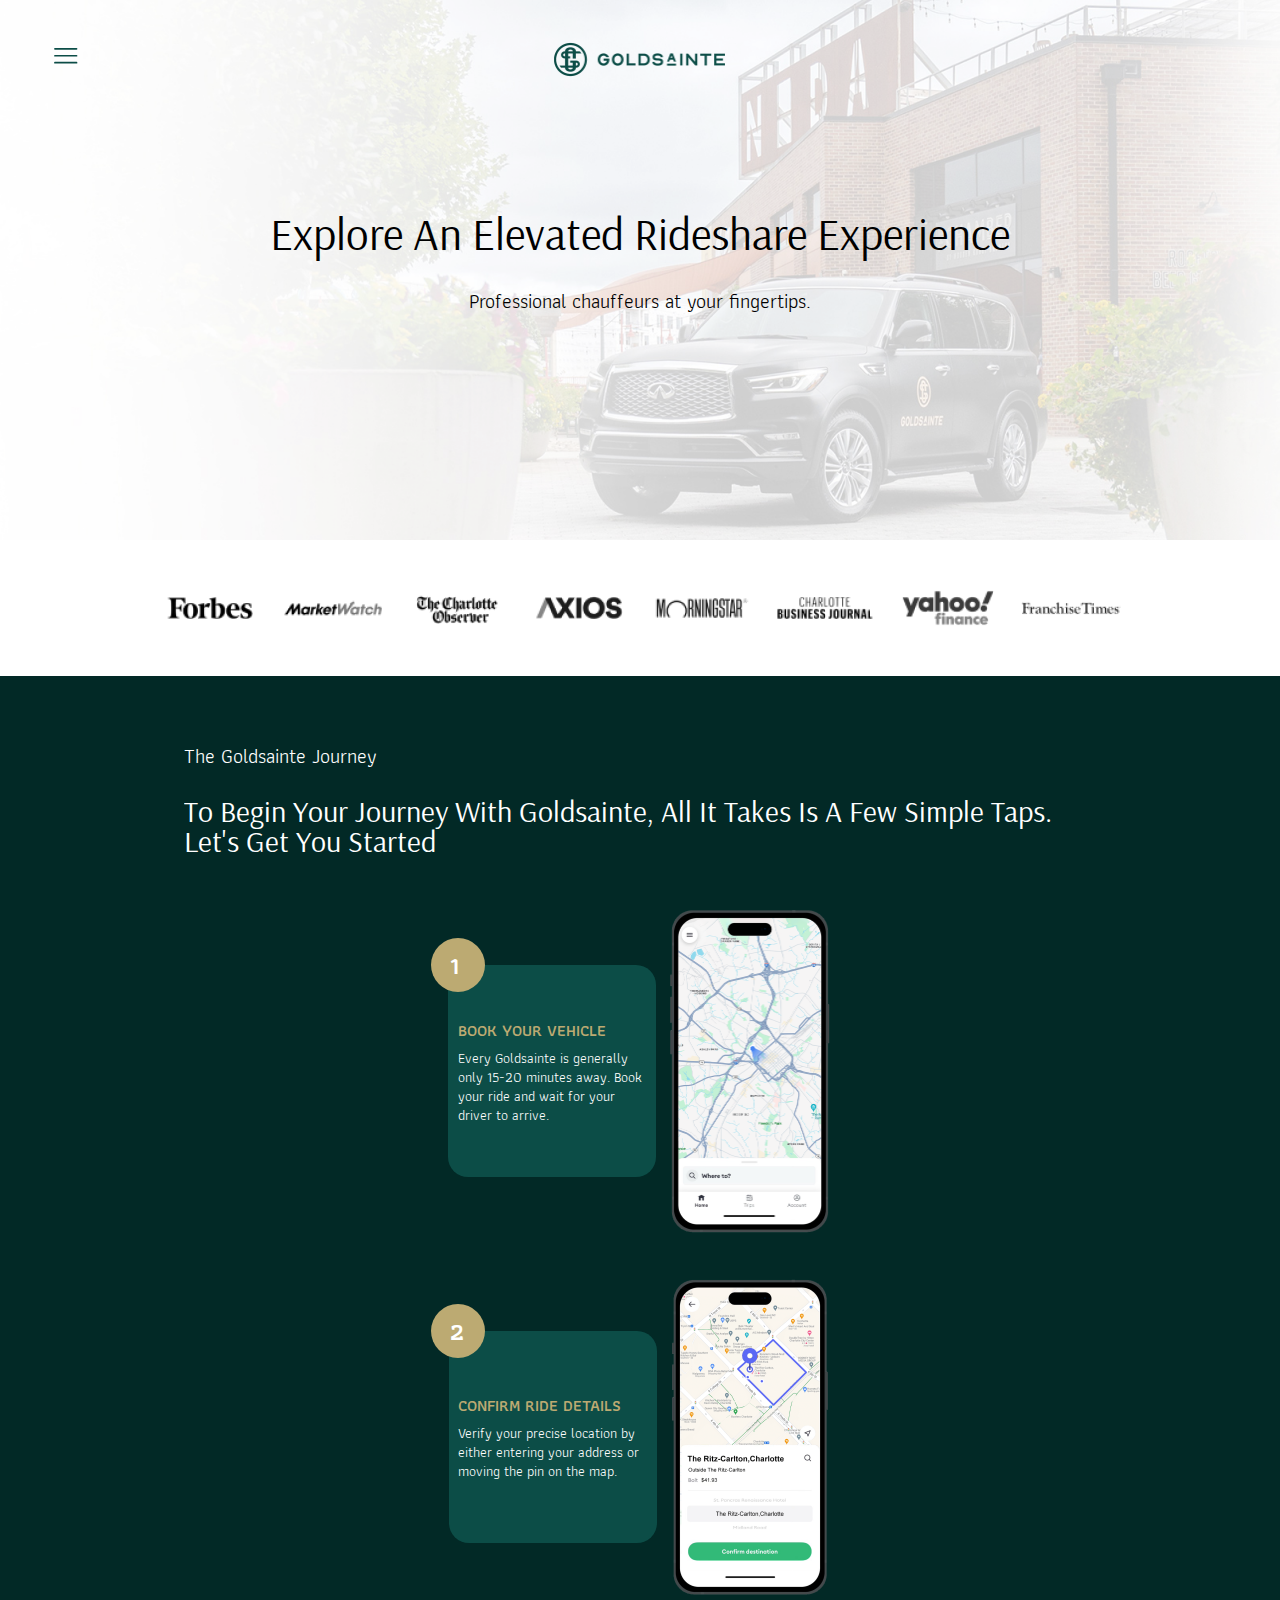
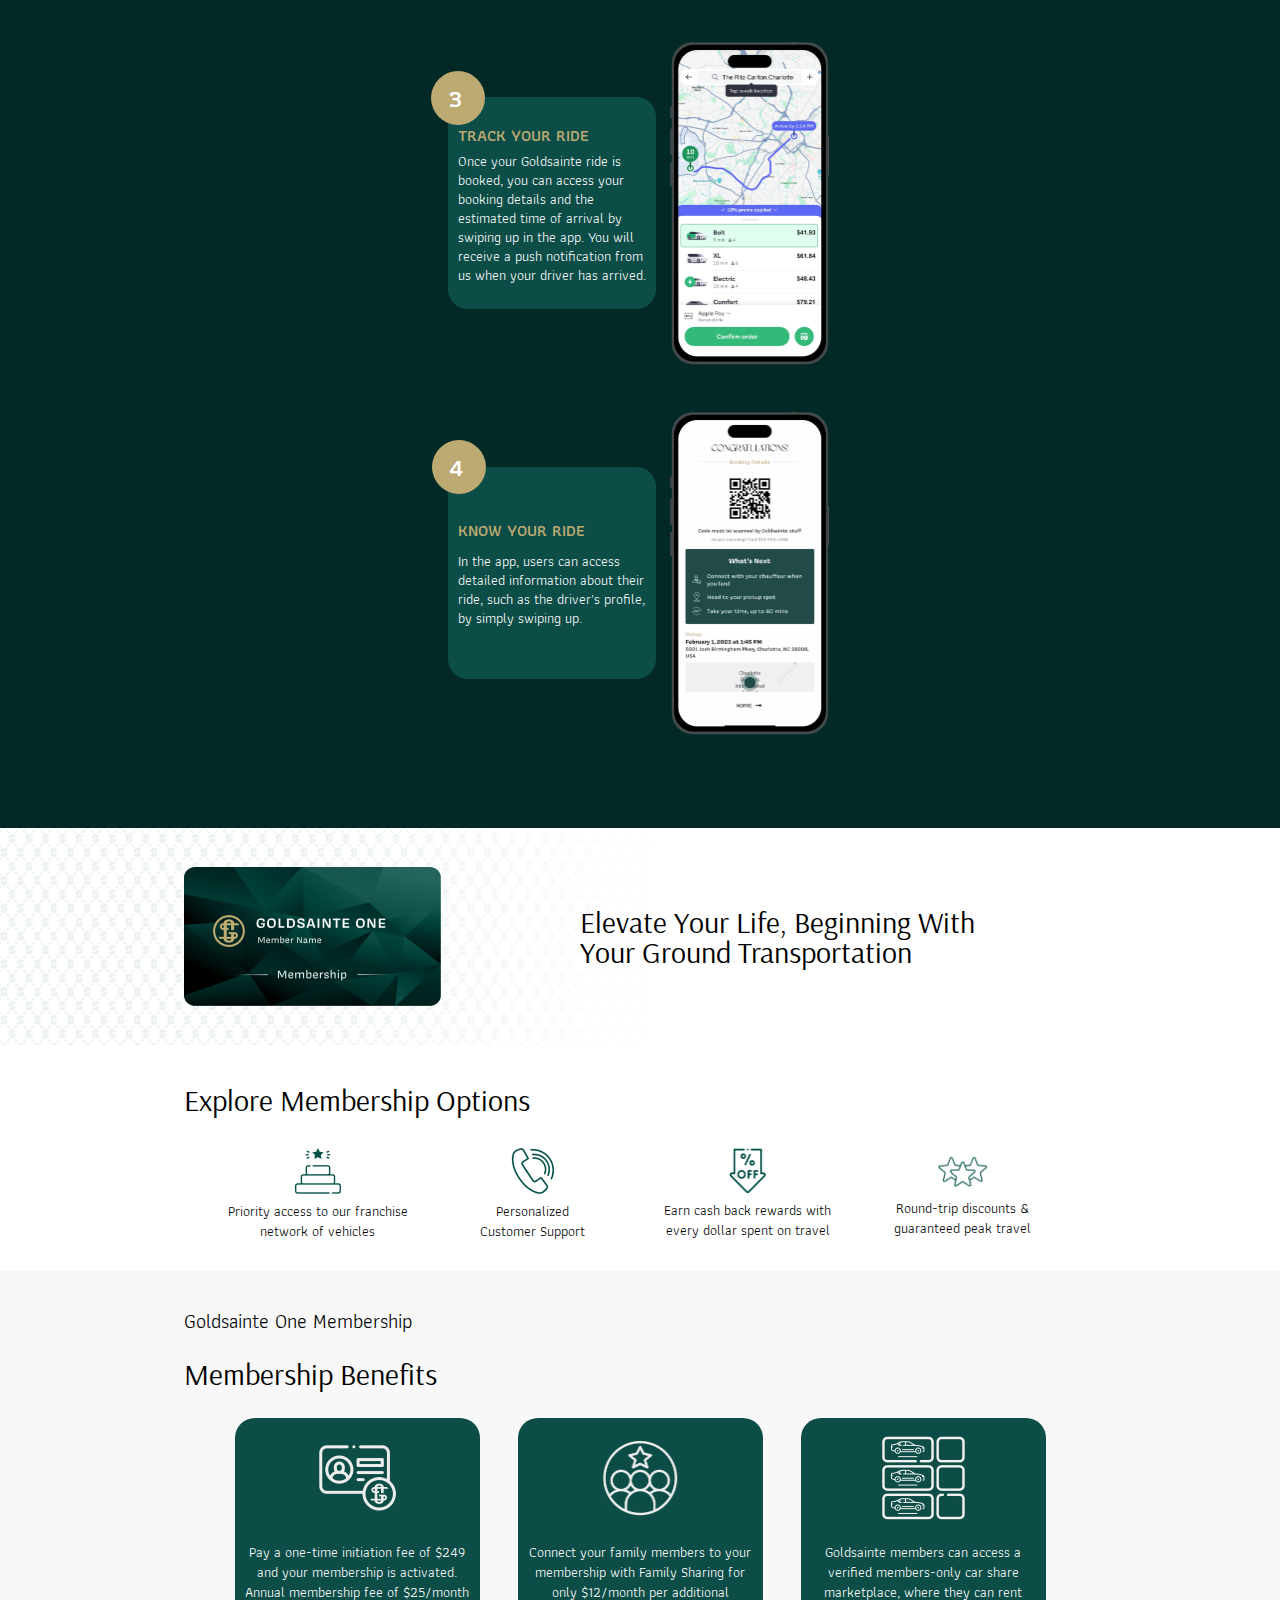
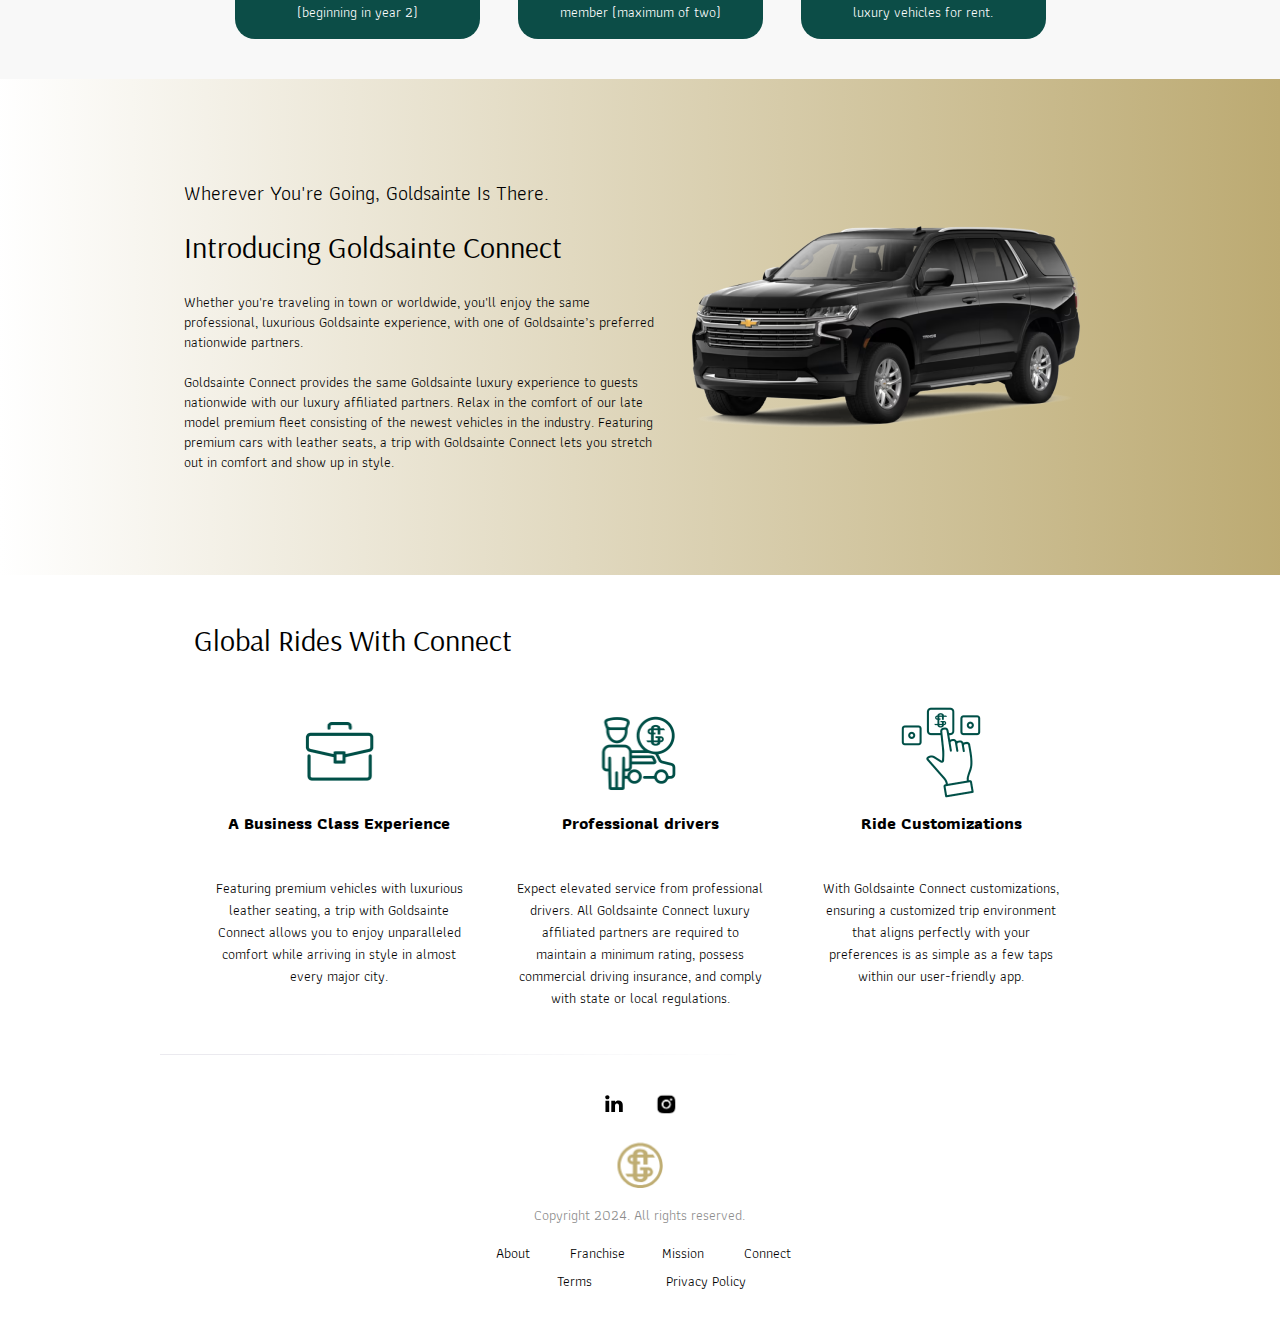
==== commit 8c486c70: "hero second line edits" ====
--- a/about.html
+++ b/about.html
@@ -1,9 +1,11 @@
 <!DOCTYPE html>
 <html>
   <head>
+    <title> The World's First Ride Share Franchise
+    </title>
     <meta charset="utf-8" />
     <meta name="viewport" content="initial-scale=1, width=device-width" />
-
+    <link rel="icon" href="public/favicon_io/favicon.ico" type="image/xicon"/>
     <link rel="stylesheet" href="./global.css" />
     <link rel="stylesheet" href="./about.css" />
     <link
@@ -43,7 +45,7 @@
                 Explore an Elevated Rideshare Experience
               </div>
               <div class="paragraph93">
-                Professional chauffeurs at your fingertips
+                Professional chauffeurs at your fingertips.
               </div>
               <div class="paragraph94">
                 Goldsainte is the world's first ride share franchise that
@@ -76,7 +78,7 @@
       <div class="about-main-logo" id="aboutMainLogoContainer">
         <a
           class="primary-horizontal-logo-about-"
-          id="primaryHorizontalLogoAbout"
+          id="primaryHorizontalLogoAbout" href="./index.html"
         >
         </a>
       </div>
